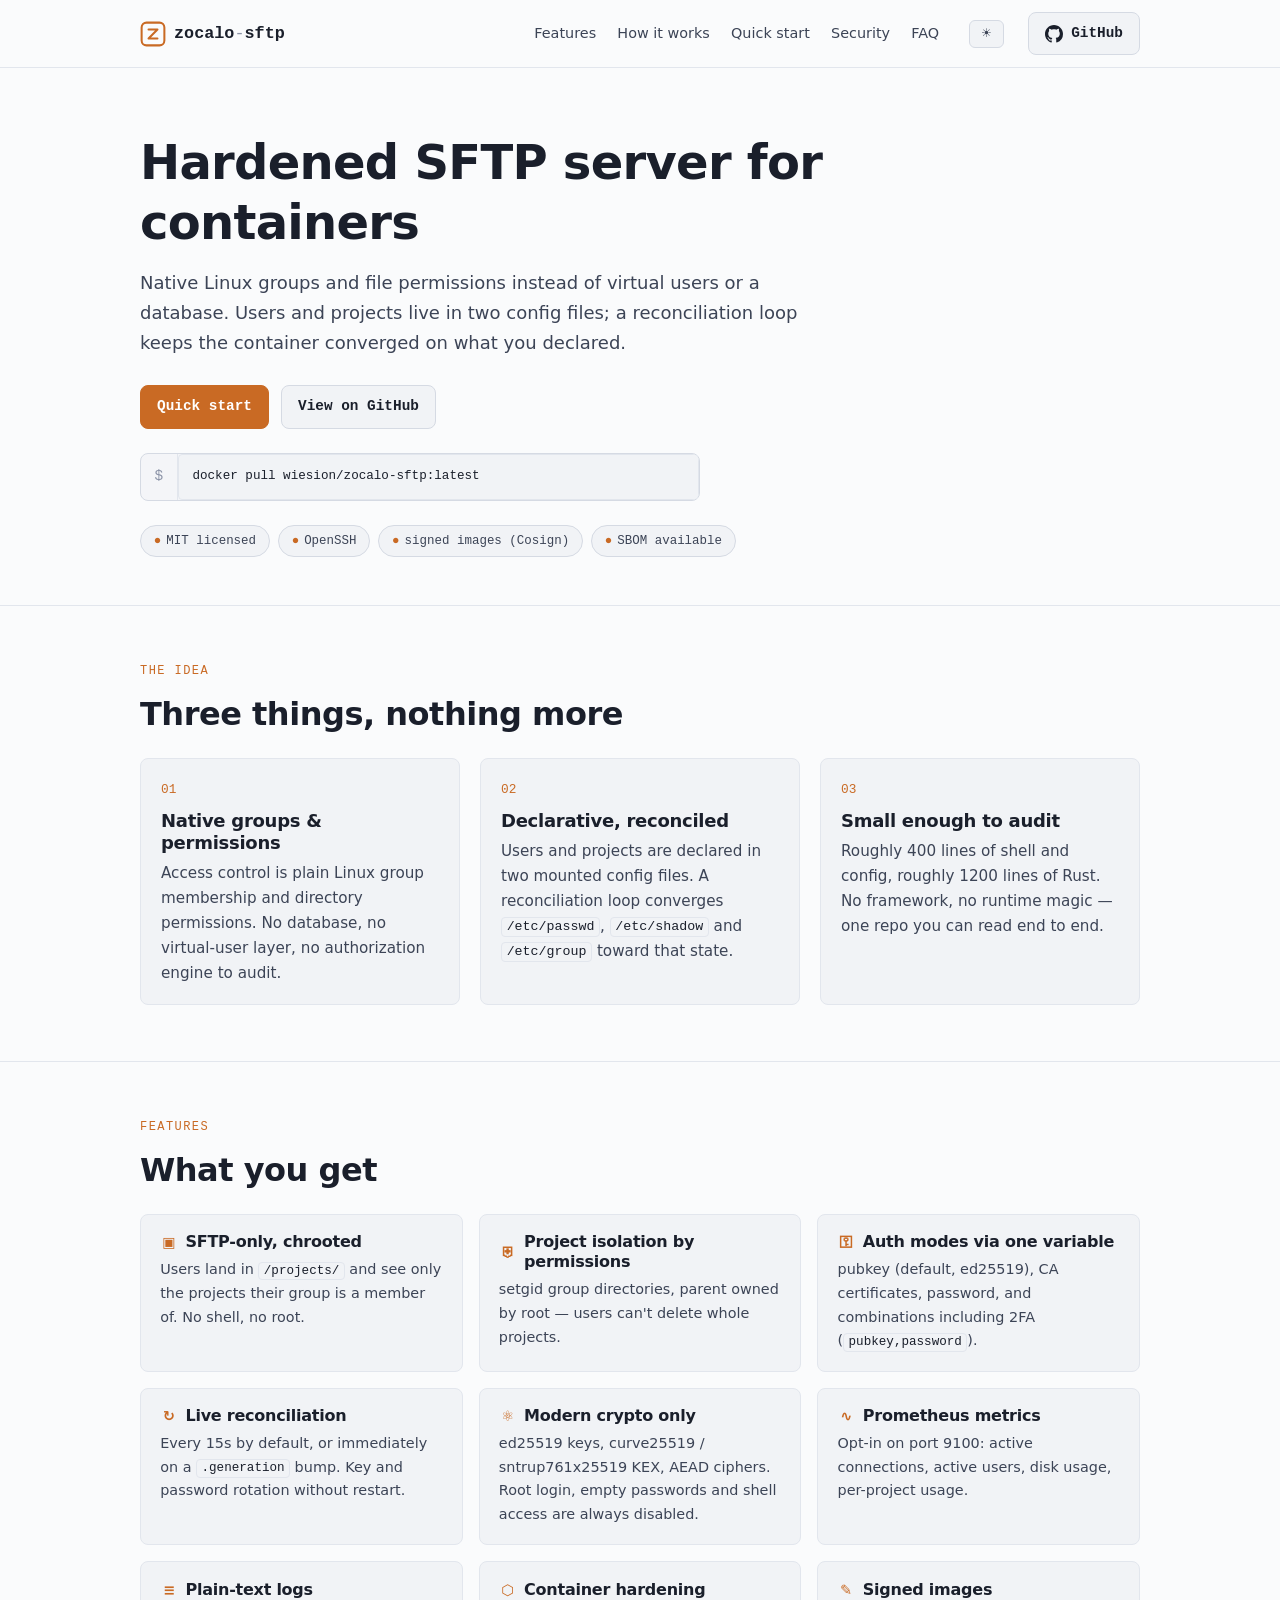
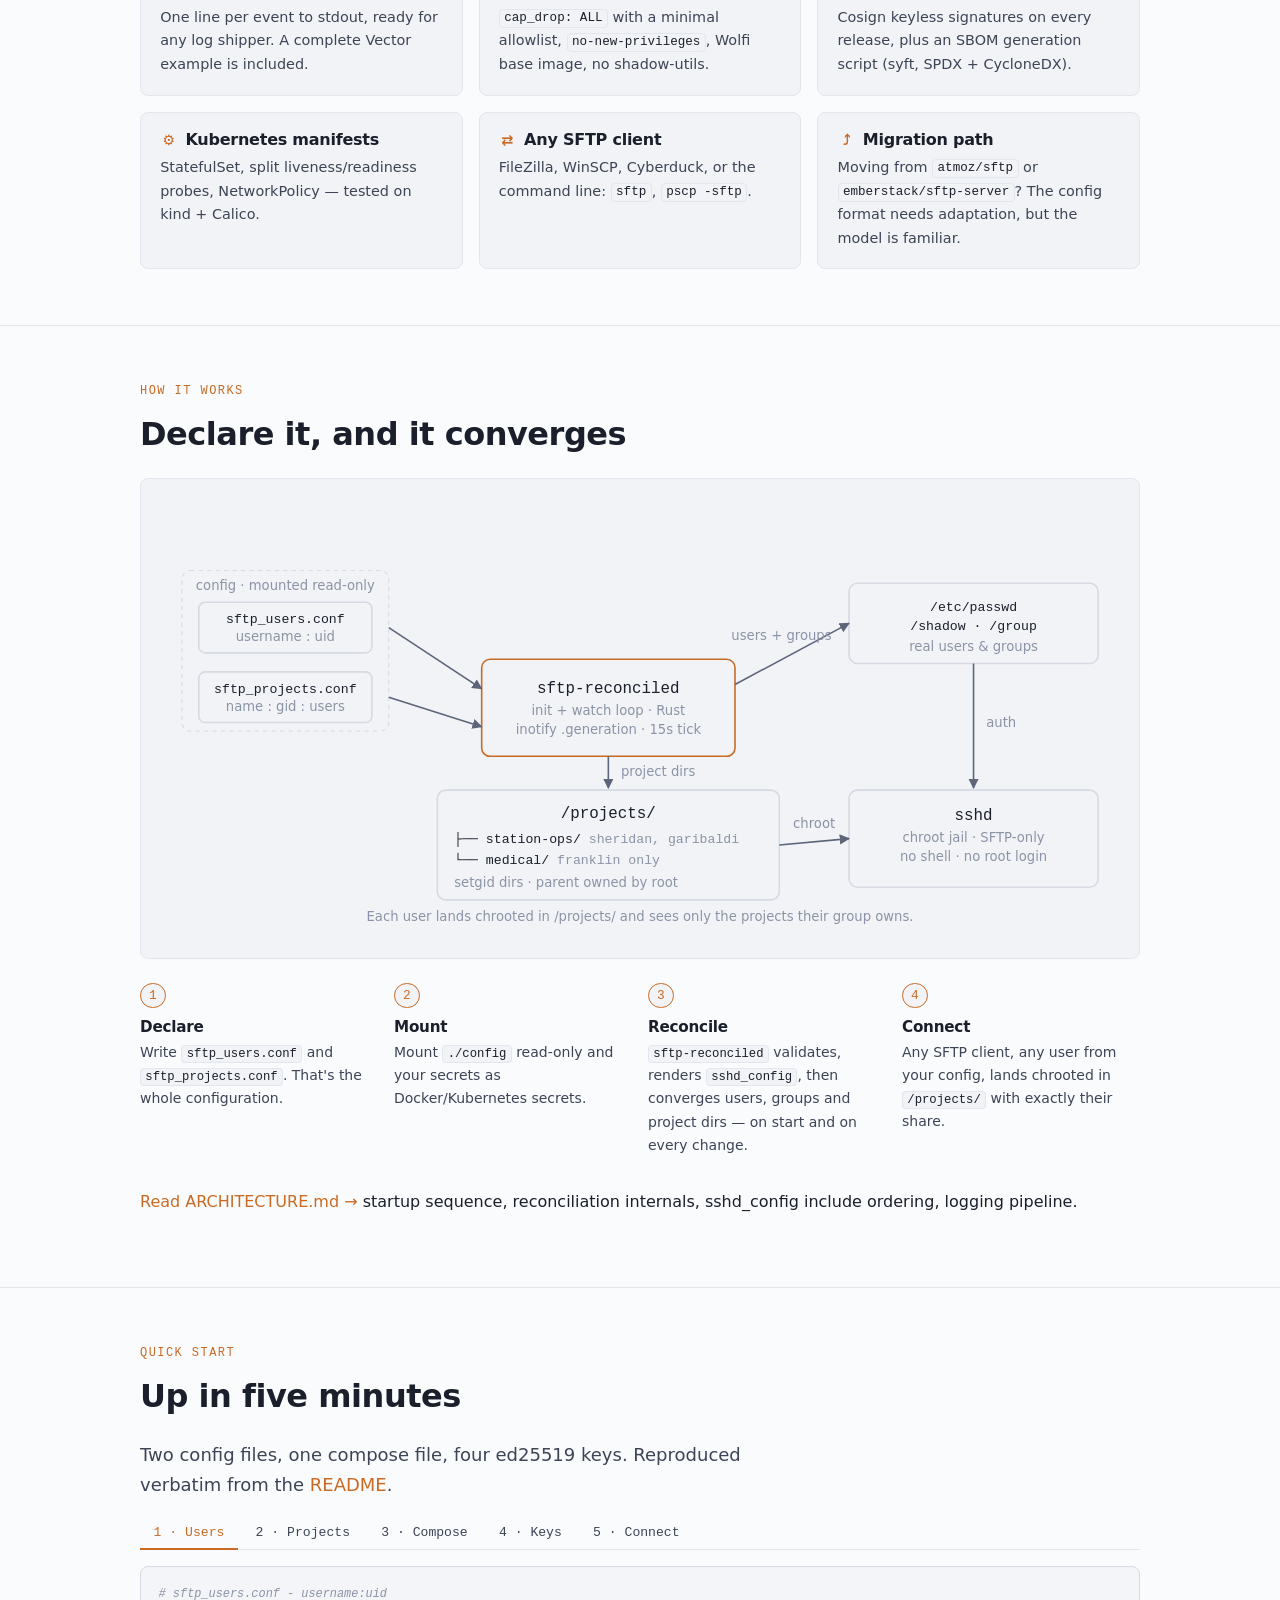
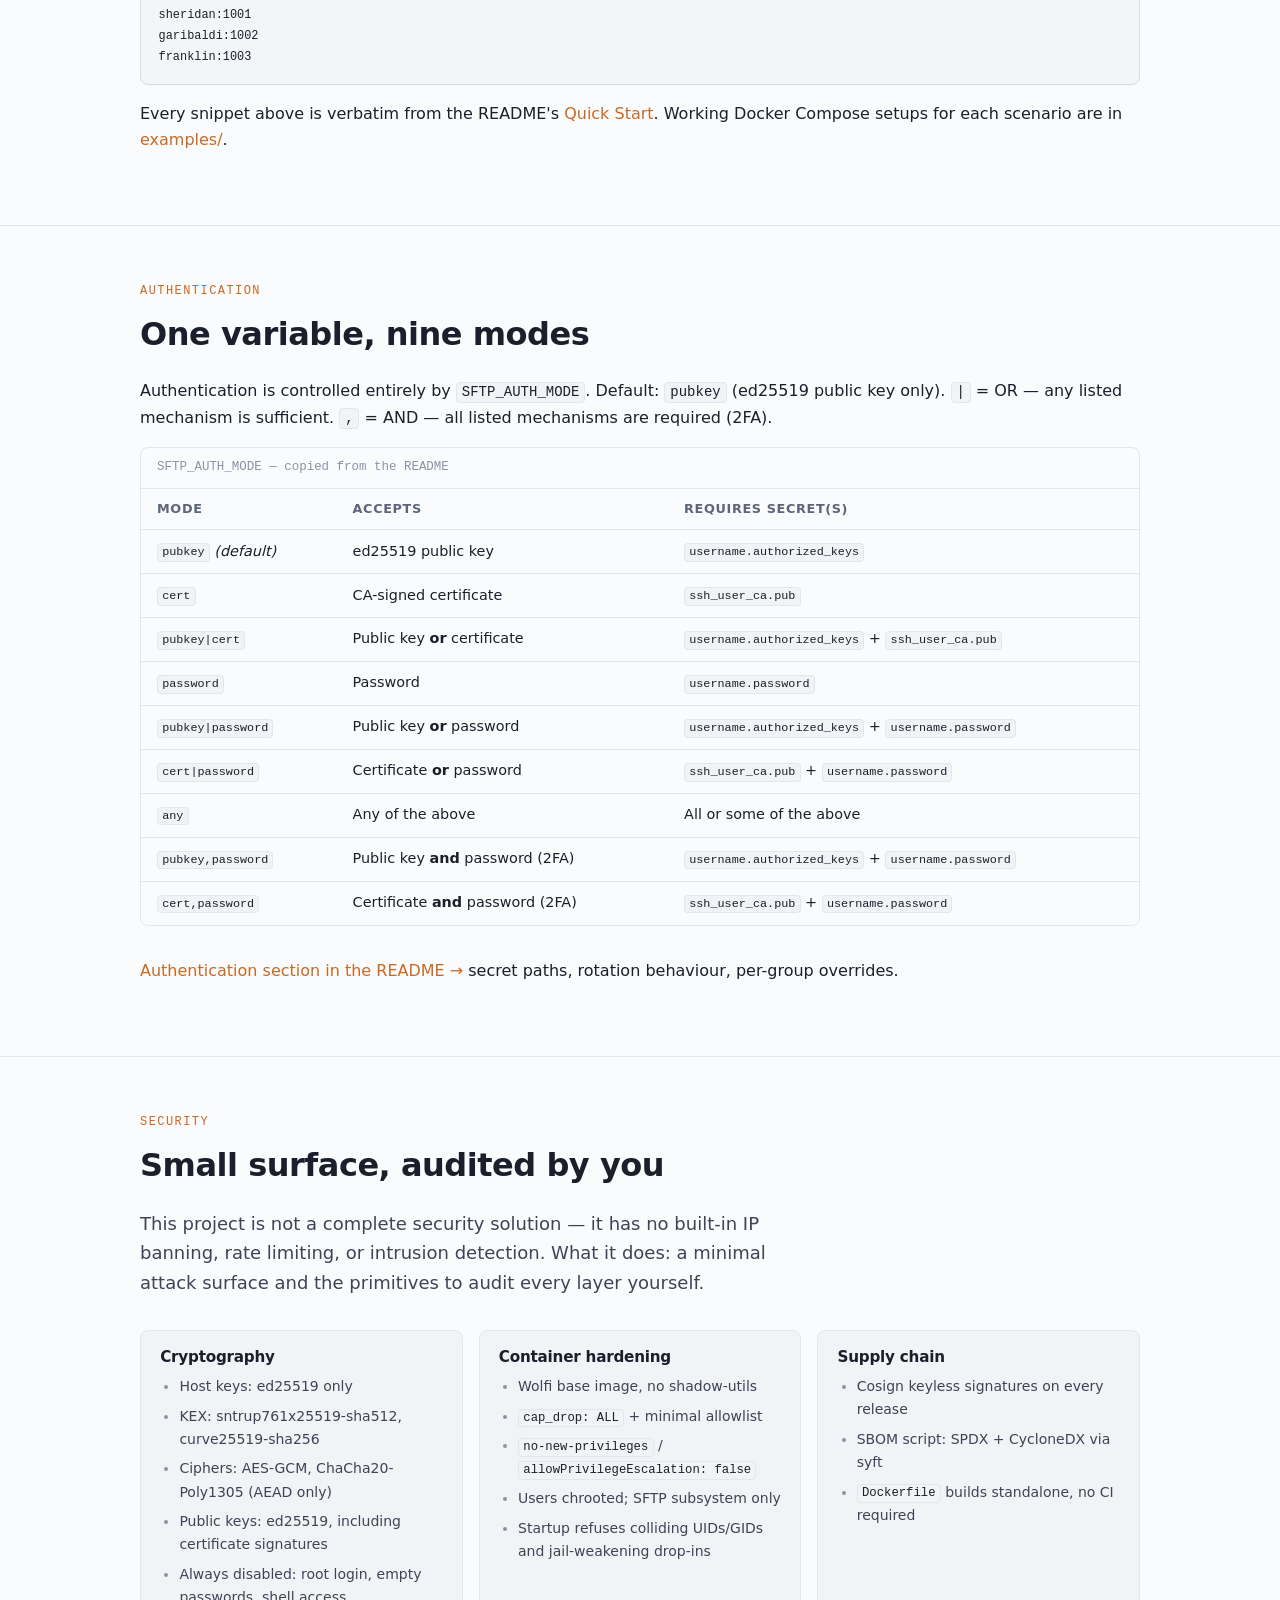
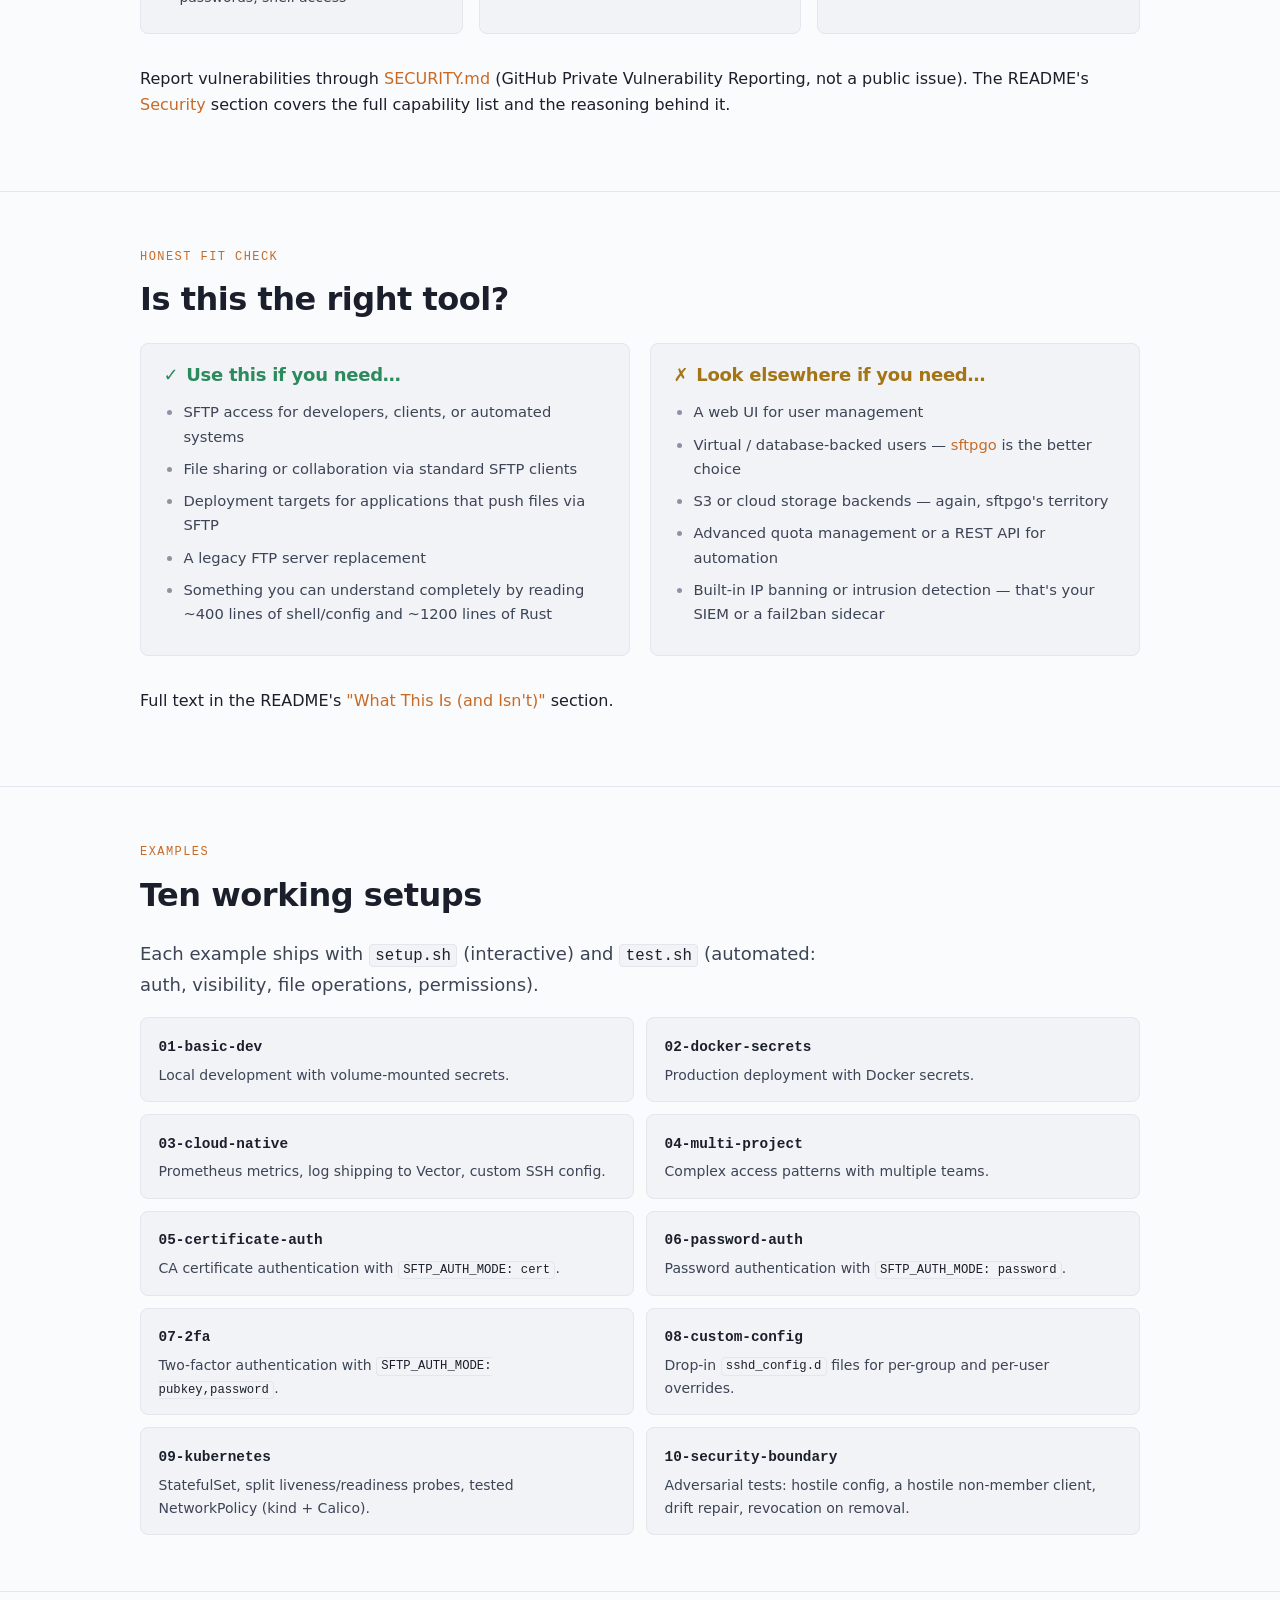
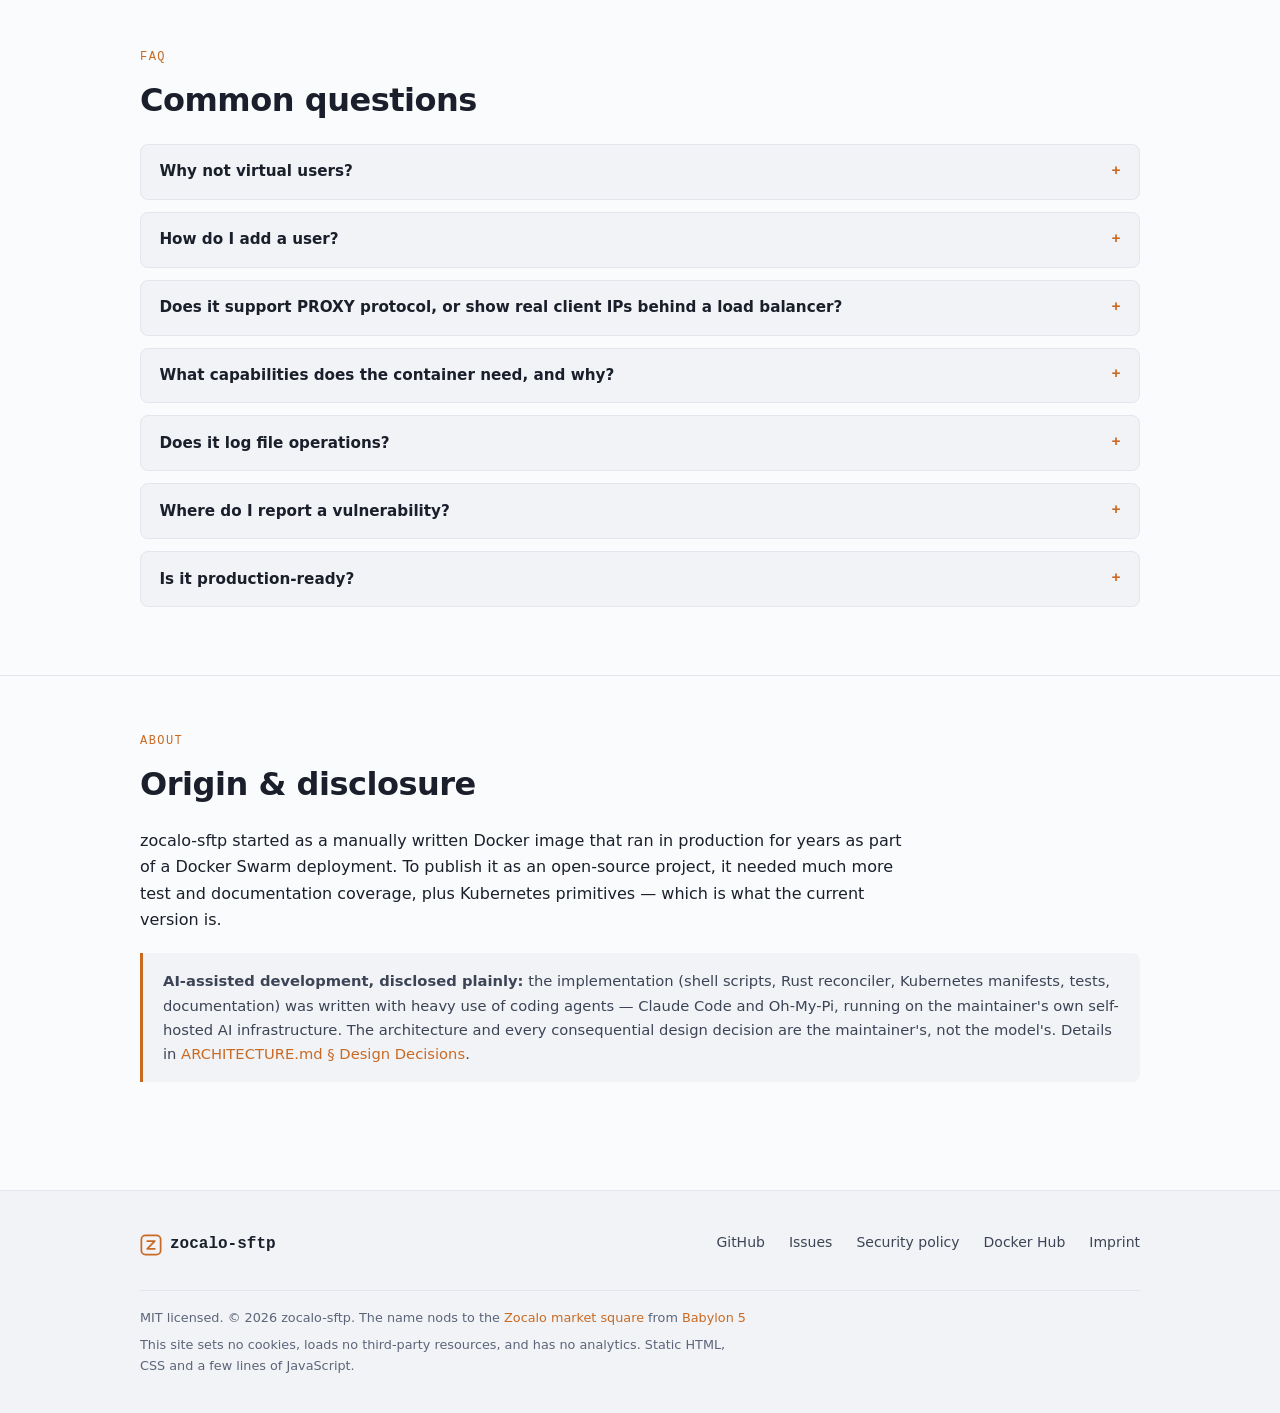
==== index.html @ d0833327 "Initial gh-pages release" ====
<!DOCTYPE html>
<html lang="en" class="no-js">
<head>
  <meta charset="utf-8">
  <meta name="viewport" content="width=device-width, initial-scale=1">
  <title>zocalo-sftp: Hardened SFTP server for containers</title>
  <meta name="description" content="SFTP server for containers. Native Linux groups and permissions, no virtual users, no database. Users land in /projects/ and see only their projects.">
  <link rel="canonical" href="https://zocalo-sftp.com/">

  <link rel="icon" type="image/svg+xml" href="/assets/favicon.svg">
  <link rel="apple-touch-icon" sizes="180x180" href="/assets/apple-touch-icon.png">
  <meta name="theme-color" content="#101218">

  <!-- Open Graph -->
  <meta property="og:type" content="website">
  <meta property="og:site_name" content="zocalo-sftp">
  <meta property="og:title" content="zocalo-sftp — Hardened SFTP server for containers">
  <meta property="og:description" content="Native Linux groups and permissions, no virtual users, no database. Users land in /projects/ and see only their projects.">
  <meta property="og:url" content="https://zocalo-sftp.com/">
  <meta property="og:image" content="https://zocalo-sftp.com/assets/og-image.png">
  <meta property="og:image:width" content="1200">
  <meta property="og:image:height" content="630">
  <meta property="og:image:alt" content="zocalo-sftp: hardened SFTP server for containers — native Linux groups, no virtual users">

  <!-- Twitter -->
  <meta name="twitter:card" content="summary_large_image">
  <meta name="twitter:title" content="zocalo-sftp — Hardened SFTP server for containers">
  <meta name="twitter:description" content="Native Linux groups and permissions, no virtual users, no database. Users land in /projects/ and see only their projects.">
  <meta name="twitter:image" content="https://zocalo-sftp.com/assets/og-image.png">

  <script type="application/ld+json">
  {
    "@context": "https://schema.org",
    "@type": "SoftwareSourceCode",
    "name": "zocalo-sftp",
    "description": "Hardened SFTP server for containers, using native Linux groups and permissions instead of virtual users.",
    "url": "https://github.com/wiesion/zocalo-sftp",
    "license": "https://opensource.org/licenses/MIT",
    "programmingLanguage": ["Shell", "Rust"],
    "operatingSystem": "Linux (Docker, Kubernetes)",
    "applicationCategory": "DeveloperApplication",
    "isPartOf": {
      "@type": "ComputerLanguage",
      "name": "Rust"
    }
  }
  </script>

  <link rel="stylesheet" href="/css/site.css">
  <script>(function(){try{var t=localStorage.getItem('zocalo-theme');if(t){document.documentElement.setAttribute('data-theme',t);}}catch(e){}document.documentElement.classList.remove('no-js');})();</script>
</head>
<body>
  <a class="skip-link" href="#main">Skip to content</a>

  <header class="site-header">
    <div class="wrap header-inner">
      <a class="brand" href="/#top" aria-label="zocalo-sftp home">
        <svg viewBox="0 0 32 32" aria-hidden="true" focusable="false">
          <rect x="2" y="2" width="28" height="28" rx="6" fill="none" stroke="currentColor" stroke-width="2.5"/>
          <path d="M10.5 10.5 H21.5 L10.5 21.5 H21.5" fill="none" stroke="currentColor" stroke-width="2.5" stroke-linecap="round" stroke-linejoin="round"/>
        </svg>
        <span>zocalo<span class="brand-sep">-</span>sftp</span>
      </a>
      <input type="checkbox" id="nav-toggle" class="nav-toggle-state">
      <label for="nav-toggle" class="nav-toggle"><span class="sr-only">Toggle navigation menu</span><span class="nav-toggle-icon" aria-hidden="true">☰</span> <span class="nav-toggle-text">menu</span></label>
      <nav class="site-nav" aria-label="Main navigation">
        <a href="#idea">Features</a>
        <a href="#how">How it works</a>
        <a href="#quickstart">Quick start</a>
        <a href="#security">Security</a>
        <a href="#faq">FAQ</a>
      </nav>
      <button type="button" class="theme-toggle js-theme-toggle" aria-label="Toggle color theme">
        <span class="icon-moon" aria-hidden="true">☾</span>
        <span class="icon-sun" aria-hidden="true">☀</span>
        <span class="sr-text">theme</span>
      </button>
      <a class="btn btn-gh" href="https://github.com/wiesion/zocalo-sftp" rel="noopener" target="_blank">
        <svg class="gh-oct" viewBox="0 0 16 16" fill="currentColor" aria-hidden="true" focusable="false"><path d="M8 0C3.58 0 0 3.58 0 8c0 3.54 2.29 6.53 5.47 7.59.4.07.55-.17.55-.38 0-.19-.01-.82-.01-1.49-2.01.37-2.53-.49-2.69-.94-.09-.23-.48-.94-.82-1.13-.28-.15-.68-.52-.01-.53.63-.01 1.08.58 1.23.82.72 1.21 1.87.87 2.33.66.07-.52.28-.87.51-1.07-1.78-.2-3.64-.89-3.64-3.95 0-.87.31-1.59.82-2.15-.08-.2-.36-1.02.08-2.12 0 0 .67-.21 2.2.82.64-.18 1.32-.27 2-.27s1.36.09 2 .27c1.53-1.04 2.2-.82 2.2-.82.44 1.1.16 1.92.08 2.12.51.56.82 1.27.82 2.15 0 3.07-1.87 3.75-3.65 3.95.29.25.54.73.54 1.48 0 1.07-.01 1.93-.01 2.2 0 .21.15.46.55.38A8.01 8.01 0 0 0 16 8c0-4.42-3.58-8-8-8Z"/></svg>
        GitHub
      </a>
    </div>
  </header>

  <main id="main">
    <span id="top"></span>

    <!-- 2. Hero -->
    <section class="hero" aria-labelledby="hero-h">
      <div class="wrap">
        <h1 id="hero-h">Hardened SFTP server for containers</h1>
        <p class="lead">Native Linux groups and file permissions instead of virtual users or a database. Users and projects live in two config files; a reconciliation loop keeps the container converged on what you declared.</p>
        <div class="hero-ctas">
          <a class="btn btn-primary" href="#quickstart">Quick start</a>
          <a class="btn" href="https://github.com/wiesion/zocalo-sftp" rel="noopener" target="_blank">View on GitHub</a>
        </div>
        <div class="pull-line" role="group" aria-label="Pull the image">
          <span class="prompt" aria-hidden="true">$</span>
          <code>docker pull wiesion/zocalo-sftp:latest</code>
          <button type="button" class="copy-btn" data-copy="docker pull wiesion/zocalo-sftp:latest" aria-label="Copy docker pull command">copy</button>
        </div>
        <div class="chips" role="list" aria-label="Project attributes">
          <span class="chip" role="listitem"><span class="dot" aria-hidden="true">●</span>MIT licensed</span>
          <span class="chip" role="listitem"><span class="dot" aria-hidden="true">●</span>OpenSSH</span>
          <span class="chip" role="listitem"><span class="dot" aria-hidden="true">●</span>signed images (Cosign)</span>
          <span class="chip" role="listitem"><span class="dot" aria-hidden="true">●</span>SBOM available</span>
        </div>
      </div>
    </section>

    <!-- 3. The idea in three points -->
    <section id="idea" aria-labelledby="idea-h">
      <div class="wrap">
        <span class="section-kicker">The idea</span>
        <h2 id="idea-h">Three things, nothing more</h2>
        <div class="three">
          <div class="point">
            <h3>Native groups &amp; permissions</h3>
            <p>Access control is plain Linux group membership and directory permissions. No database, no virtual-user layer, no authorization engine to audit.</p>
          </div>
          <div class="point">
            <h3>Declarative, reconciled</h3>
            <p>Users and projects are declared in two mounted config files. A reconciliation loop converges <code>/etc/passwd</code>, <code>/etc/shadow</code> and <code>/etc/group</code> toward that state.</p>
          </div>
          <div class="point">
            <h3>Small enough to audit</h3>
            <p>Roughly 400 lines of shell and config, roughly 1200 lines of Rust. No framework, no runtime magic — one repo you can read end to end.</p>
          </div>
        </div>
      </div>
    </section>

    <!-- 4. Features -->
    <section id="features" aria-labelledby="features-h">
      <div class="wrap">
        <span class="section-kicker">Features</span>
        <h2 id="features-h">What you get</h2>
        <div class="features-grid">
          <div class="feat">
            <h3><span class="icon" aria-hidden="true">▣</span>SFTP-only, chrooted</h3>
            <p>Users land in <code>/projects/</code> and see only the projects their group is a member of. No shell, no root.</p>
          </div>
          <div class="feat">
            <h3><span class="icon" aria-hidden="true">⛨</span>Project isolation by permissions</h3>
            <p>setgid group directories, parent owned by root — users can't delete whole projects.</p>
          </div>
          <div class="feat">
            <h3><span class="icon" aria-hidden="true">⚿</span>Auth modes via one variable</h3>
            <p>pubkey (default, ed25519), CA certificates, password, and combinations including 2FA (<code>pubkey,password</code>).</p>
          </div>
          <div class="feat">
            <h3><span class="icon" aria-hidden="true">↻</span>Live reconciliation</h3>
            <p>Every 15s by default, or immediately on a <code>.generation</code> bump. Key and password rotation without restart.</p>
          </div>
          <div class="feat">
            <h3><span class="icon" aria-hidden="true">⚛</span>Modern crypto only</h3>
            <p>ed25519 keys, curve25519 / sntrup761x25519 KEX, AEAD ciphers. Root login, empty passwords and shell access are always disabled.</p>
          </div>
          <div class="feat">
            <h3><span class="icon" aria-hidden="true">∿</span>Prometheus metrics</h3>
            <p>Opt-in on port 9100: active connections, active users, disk usage, per-project usage.</p>
          </div>
          <div class="feat">
            <h3><span class="icon" aria-hidden="true">≡</span>Plain-text logs</h3>
            <p>One line per event to stdout, ready for any log shipper. A complete Vector example is included.</p>
          </div>
          <div class="feat">
            <h3><span class="icon" aria-hidden="true">⬡</span>Container hardening</h3>
            <p><code>cap_drop: ALL</code> with a minimal allowlist, <code>no-new-privileges</code>, Wolfi base image, no shadow-utils.</p>
          </div>
          <div class="feat">
            <h3><span class="icon" aria-hidden="true">✎</span>Signed images</h3>
            <p>Cosign keyless signatures on every release, plus an SBOM generation script (syft, SPDX + CycloneDX).</p>
          </div>
          <div class="feat">
            <h3><span class="icon" aria-hidden="true">⚙</span>Kubernetes manifests</h3>
            <p>StatefulSet, split liveness/readiness probes, NetworkPolicy — tested on kind + Calico.</p>
          </div>
          <div class="feat">
            <h3><span class="icon" aria-hidden="true">⇄</span>Any SFTP client</h3>
            <p>FileZilla, WinSCP, Cyberduck, or the command line: <code>sftp</code>, <code>pscp -sftp</code>.</p>
          </div>
          <div class="feat">
            <h3><span class="icon" aria-hidden="true">⤴</span>Migration path</h3>
            <p>Moving from <code>atmoz/sftp</code> or <code>emberstack/sftp-server</code>? The config format needs adaptation, but the model is familiar.</p>
          </div>
        </div>
      </div>
    </section>

    <!-- 5. How it works -->
    <section id="how" aria-labelledby="how-h">
      <div class="wrap">
        <span class="section-kicker">How it works</span>
        <h2 id="how-h">Declare it, and it converges</h2>
        <div class="diagram-wrap">
          <svg xmlns="http://www.w3.org/2000/svg" viewBox="0 0 900 408" role="img" aria-labelledby="hiw-title hiw-desc" class="diagram">
            <title id="hiw-title">How zocalo-sftp works</title>
            <desc id="hiw-desc">Two read-only config files, sftp_users.conf and sftp_projects.conf, are watched by sftp-reconciled, a small Rust binary that runs an init pass then a watch loop. It converges the system's real users and groups in /etc/passwd, /etc/shadow and /etc/group, and the chrooted project directories under /projects/. sshd authenticates each user against that identity and serves them chrooted in /projects/, so every user sees only the projects their group owns. Touching .generation forces an immediate reconcile; otherwise it re-applies on a 15-second tick.</desc>
            <defs>
              <marker id="arrow" viewBox="0 0 10 10" refX="9" refY="5" markerWidth="6.5" markerHeight="6.5" orient="auto-start-reverse">
                <path d="M 0 0 L 10 5 L 0 10 z" fill="var(--diag-arrow)"/>
              </marker>
            </defs>

            <!-- config: two files, mounted read-only -->
            <g class="frame">
              <rect x="16" y="64" width="196" height="152" rx="8"/>
            </g>
            <text x="114" y="82" class="faint small">config · mounted read-only</text>
            <g class="node">
              <rect x="32" y="94" width="164" height="48" rx="6"/>
              <text x="114" y="114" class="mono small">sftp_users.conf</text>
              <text x="114" y="131" class="faint small">username : uid</text>
            </g>
            <g class="node">
              <rect x="32" y="160" width="164" height="48" rx="6"/>
              <text x="114" y="180" class="mono small">sftp_projects.conf</text>
              <text x="114" y="197" class="faint small">name : gid : users</text>
            </g>

            <!-- reconciler: the hub -->
            <g class="node accent-node">
              <rect x="300" y="148" width="240" height="92" rx="8"/>
              <text x="420" y="180" class="mono">sftp-reconciled</text>
              <text x="420" y="201" class="faint small">init + watch loop · Rust</text>
              <text x="420" y="219" class="faint small">inotify .generation · 15s tick</text>
            </g>

            <!-- converged identity -->
            <g class="node">
              <rect x="648" y="76" width="236" height="76" rx="8"/>
              <text x="766" y="102" class="mono small">/etc/passwd</text>
              <text x="766" y="120" class="mono small">/shadow · /group</text>
              <text x="766" y="140" class="faint small">real users &amp; groups</text>
            </g>

            <!-- converged project dirs -->
            <g class="node">
              <rect x="258" y="272" width="324" height="104" rx="8"/>
              <text x="420" y="298" class="mono">/projects/</text>
              <text x="274" y="322" class="mono small left">├── station-ops/  <tspan class="faint">sheridan, garibaldi</tspan></text>
              <text x="274" y="342" class="mono small left">└── medical/      <tspan class="faint">franklin only</tspan></text>
              <text x="274" y="364" class="faint small left">setgid dirs · parent owned by root</text>
            </g>

            <!-- sshd: authenticates + serves chrooted -->
            <g class="node">
              <rect x="648" y="272" width="236" height="92" rx="8"/>
              <text x="766" y="300" class="mono">sshd</text>
              <text x="766" y="321" class="faint small">chroot jail · SFTP-only</text>
              <text x="766" y="339" class="faint small">no shell · no root login</text>
            </g>

            <!-- edges -->
            <line x1="212" y1="118" x2="300" y2="176" class="edge" marker-end="url(#arrow)"/>
            <line x1="212" y1="184" x2="300" y2="212" class="edge" marker-end="url(#arrow)"/>
            <line x1="540" y1="172" x2="648" y2="114" class="edge" marker-end="url(#arrow)"/>
            <text x="584" y="130" class="faint small">users + groups</text>
            <line x1="420" y1="240" x2="420" y2="270" class="edge" marker-end="url(#arrow)"/>
            <text x="432" y="259" class="faint small left">project dirs</text>
            <line x1="766" y1="152" x2="766" y2="270" class="edge" marker-end="url(#arrow)"/>
            <text x="778" y="212" class="faint small left">auth</text>
            <line x1="582" y1="324" x2="648" y2="318" class="edge" marker-end="url(#arrow)"/>
            <text x="615" y="308" class="faint small">chroot</text>

            <text x="450" y="396" class="faint small">Each user lands chrooted in /projects/ and sees only the projects their group owns.</text>
          </svg>
        </div>
        <div class="steps">
          <div class="step">
            <h3>Declare</h3>
            <p>Write <code>sftp_users.conf</code> and <code>sftp_projects.conf</code>. That's the whole configuration.</p>
          </div>
          <div class="step">
            <h3>Mount</h3>
            <p>Mount <code>./config</code> read-only and your secrets as Docker/Kubernetes secrets.</p>
          </div>
          <div class="step">
            <h3>Reconcile</h3>
            <p><code>sftp-reconciled</code> validates, renders <code>sshd_config</code>, then converges users, groups and project dirs — on start and on every change.</p>
          </div>
          <div class="step">
            <h3>Connect</h3>
            <p>Any SFTP client, any user from your config, lands chrooted in <code>/projects/</code> with exactly their share.</p>
          </div>
        </div>
        <p class="gap-block"><a href="https://github.com/wiesion/zocalo-sftp/blob/main/ARCHITECTURE.md" rel="noopener" target="_blank">Read ARCHITECTURE.md →</a> startup sequence, reconciliation internals, sshd_config include ordering, logging pipeline.</p>
      </div>
    </section>

    <!-- 6. Quick start -->
    <section id="quickstart" aria-labelledby="qs-h">
      <div class="wrap">
        <span class="section-kicker">Quick start</span>
        <h2 id="qs-h">Up in five minutes</h2>
        <p class="lead">Two config files, one compose file, four ed25519 keys. Reproduced verbatim from the <a href="https://github.com/wiesion/zocalo-sftp/blob/main/README.md#quick-start" rel="noopener" target="_blank">README</a>.</p>

        <div class="tabs js-tabs" data-tabs>
          <div class="tablist" role="tablist" aria-label="Quick start steps">
            <button type="button" class="tab-btn" role="tab" id="tab-1" aria-selected="true" aria-controls="panel-1">1 · Users</button>
            <button type="button" class="tab-btn" role="tab" id="tab-2" aria-selected="false" aria-controls="panel-2" tabindex="-1">2 · Projects</button>
            <button type="button" class="tab-btn" role="tab" id="tab-3" aria-selected="false" aria-controls="panel-3" tabindex="-1">3 · Compose</button>
            <button type="button" class="tab-btn" role="tab" id="tab-4" aria-selected="false" aria-controls="panel-4" tabindex="-1">4 · Keys</button>
            <button type="button" class="tab-btn" role="tab" id="tab-5" aria-selected="false" aria-controls="panel-5" tabindex="-1">5 · Connect</button>
          </div>

          <div class="panel active" role="tabpanel" id="panel-1" aria-labelledby="tab-1" tabindex="0">
            <span class="tab-label">config/sftp_users.conf — format: username:uid</span>
            <div class="codeblock">
              <div class="cb-label"><span class="fname">config/sftp_users.conf</span></div>
              <button type="button" class="copy-btn" aria-label="Copy sftp_users.conf" data-copy-sibling>copy</button>
<pre><code><span class="tk-com"># sftp_users.conf - username:uid</span>
sheridan:1001
garibaldi:1002
franklin:1003</code></pre>
            </div>
          </div>

          <div class="panel" role="tabpanel" id="panel-2" aria-labelledby="tab-2" tabindex="0">
            <span class="tab-label">config/sftp_projects.conf — format: project_name:gid:user1,user2,…</span>
            <div class="codeblock">
              <div class="cb-label"><span class="fname">config/sftp_projects.conf</span></div>
              <button type="button" class="copy-btn" aria-label="Copy sftp_projects.conf" data-copy-sibling>copy</button>
<pre><code><span class="tk-com"># sftp_projects.conf - project_name:gid:user1,user2,...</span>
station-ops:2001:sheridan,garibaldi
medical:2002:franklin</code></pre>
            </div>
          </div>

          <div class="panel" role="tabpanel" id="panel-3" aria-labelledby="tab-3" tabindex="0">
            <span class="tab-label">docker-compose.yml</span>
            <div class="codeblock">
              <div class="cb-label"><span class="fname">docker-compose.yml</span></div>
              <button type="button" class="copy-btn" aria-label="Copy compose file" data-copy-sibling>copy</button>
<pre><code>services:
  sftp:
    image: wiesion/zocalo-sftp:latest
    ports:
      - <span class="tk-str">"2222:22"</span>
    secrets:
      - ssh_host_ed25519_key
      - sheridan.authorized_keys
      - garibaldi.authorized_keys
      - franklin.authorized_keys
    volumes:
      - ./data:/sftp-jail/projects
      - ./config:/config:ro
    <span class="tk-com"># Runtime hardening, explained under Container Hardening below.</span>
    cap_drop: [ALL]
    cap_add: [CHOWN, DAC_OVERRIDE, FSETID, NET_BIND_SERVICE, SETGID, SETUID, SYS_CHROOT]
    security_opt: [<span class="tk-str">"no-new-privileges:true"</span>]

secrets:
  ssh_host_ed25519_key:
    file: ./secrets/ssh_host_ed25519_key
  sheridan.authorized_keys:
    file: ./secrets/sheridan_key.pub
  garibaldi.authorized_keys:
    file: ./secrets/garibaldi_key.pub
  franklin.authorized_keys:
    file: ./secrets/franklin_key.pub</code></pre>
            </div>
          </div>

          <div class="panel" role="tabpanel" id="panel-4" aria-labelledby="tab-4" tabindex="0">
            <span class="tab-label">Generate keys</span>
            <div class="codeblock">
              <div class="cb-label"><span class="fname">shell</span></div>
              <button type="button" class="copy-btn" aria-label="Copy key generation commands" data-copy-sibling>copy</button>
<pre><code>ssh-keygen -t ed25519 -f secrets/ssh_host_ed25519_key -N <span class="tk-str">""</span>
ssh-keygen -t ed25519 -f secrets/sheridan_key -N <span class="tk-str">""</span>
ssh-keygen -t ed25519 -f secrets/garibaldi_key -N <span class="tk-str">""</span>
ssh-keygen -t ed25519 -f secrets/franklin_key -N <span class="tk-str">""</span></code></pre>
            </div>
          </div>

          <div class="panel" role="tabpanel" id="panel-5" aria-labelledby="tab-5" tabindex="0">
            <span class="tab-label">Connect</span>
            <div class="codeblock">
              <div class="cb-label"><span class="fname">shell</span></div>
              <button type="button" class="copy-btn" aria-label="Copy connect commands" data-copy-sibling>copy</button>
<pre><code>sftp -P 2222 -i secrets/sheridan_key sheridan@localhost
sftp&gt; cd station-ops
sftp&gt; put report.txt</code></pre>
            </div>
          </div>
        </div>

        <p>Every snippet above is verbatim from the README's <a href="https://github.com/wiesion/zocalo-sftp/blob/main/README.md#quick-start" rel="noopener" target="_blank">Quick Start</a>. Working Docker Compose setups for each scenario are in <a href="https://github.com/wiesion/zocalo-sftp/tree/main/examples" rel="noopener" target="_blank">examples/</a>.</p>
      </div>
    </section>

    <!-- 7. Authentication modes -->
    <section id="auth" aria-labelledby="auth-h">
      <div class="wrap">
        <span class="section-kicker">Authentication</span>
        <h2 id="auth-h">One variable, nine modes</h2>
        <p>Authentication is controlled entirely by <code>SFTP_AUTH_MODE</code>. Default: <code>pubkey</code> (ed25519 public key only). <code>|</code> = OR — any listed mechanism is sufficient. <code>,</code> = AND — all listed mechanisms are required (2FA).</p>
        <div class="table-wrap">
          <table>
            <caption>SFTP_AUTH_MODE — copied from the README</caption>
            <thead>
              <tr><th scope="col">Mode</th><th scope="col">Accepts</th><th scope="col">Requires secret(s)</th></tr>
            </thead>
            <tbody>
              <tr><td><code>pubkey</code> <em>(default)</em></td><td>ed25519 public key</td><td><code>username.authorized_keys</code></td></tr>
              <tr><td><code>cert</code></td><td>CA-signed certificate</td><td><code>ssh_user_ca.pub</code></td></tr>
              <tr><td><code>pubkey|cert</code></td><td>Public key <strong>or</strong> certificate</td><td><code>username.authorized_keys</code> + <code>ssh_user_ca.pub</code></td></tr>
              <tr><td><code>password</code></td><td>Password</td><td><code>username.password</code></td></tr>
              <tr><td><code>pubkey|password</code></td><td>Public key <strong>or</strong> password</td><td><code>username.authorized_keys</code> + <code>username.password</code></td></tr>
              <tr><td><code>cert|password</code></td><td>Certificate <strong>or</strong> password</td><td><code>ssh_user_ca.pub</code> + <code>username.password</code></td></tr>
              <tr><td><code>any</code></td><td>Any of the above</td><td>All or some of the above</td></tr>
              <tr><td><code>pubkey,password</code></td><td>Public key <strong>and</strong> password (2FA)</td><td><code>username.authorized_keys</code> + <code>username.password</code></td></tr>
              <tr><td><code>cert,password</code></td><td>Certificate <strong>and</strong> password (2FA)</td><td><code>ssh_user_ca.pub</code> + <code>username.password</code></td></tr>
            </tbody>
          </table>
        </div>
        <p class="gap-block"><a href="https://github.com/wiesion/zocalo-sftp/blob/main/README.md#authentication" rel="noopener" target="_blank">Authentication section in the README →</a> secret paths, rotation behaviour, per-group overrides.</p>
      </div>
    </section>

    <!-- 8. Security -->
    <section id="security" aria-labelledby="sec-h">
      <div class="wrap">
        <span class="section-kicker">Security</span>
        <h2 id="sec-h">Small surface, audited by you</h2>
        <p class="lead">This project is not a complete security solution — it has no built-in IP banning, rate limiting, or intrusion detection. What it does: a minimal attack surface and the primitives to audit every layer yourself.</p>
        <div class="security-grid gap-block">
          <div class="sec-card">
            <h3>Cryptography</h3>
            <ul>
              <li>Host keys: ed25519 only</li>
              <li>KEX: sntrup761x25519-sha512, curve25519-sha256</li>
              <li>Ciphers: AES-GCM, ChaCha20-Poly1305 (AEAD only)</li>
              <li>Public keys: ed25519, including certificate signatures</li>
              <li>Always disabled: root login, empty passwords, shell access</li>
            </ul>
          </div>
          <div class="sec-card">
            <h3>Container hardening</h3>
            <ul>
              <li>Wolfi base image, no shadow-utils</li>
              <li><code>cap_drop: ALL</code> + minimal allowlist</li>
              <li><code>no-new-privileges</code> / <code>allowPrivilegeEscalation: false</code></li>
              <li>Users chrooted; SFTP subsystem only</li>
              <li>Startup refuses colliding UIDs/GIDs and jail-weakening drop-ins</li>
            </ul>
          </div>
          <div class="sec-card">
            <h3>Supply chain</h3>
            <ul>
              <li>Cosign keyless signatures on every release</li>
              <li>SBOM script: SPDX + CycloneDX via syft</li>
              <li><code>Dockerfile</code> builds standalone, no CI required</li>
            </ul>
          </div>
        </div>

        <p class="gap-block">Report vulnerabilities through <a href="https://github.com/wiesion/zocalo-sftp/blob/main/SECURITY.md" rel="noopener" target="_blank">SECURITY.md</a> (GitHub Private Vulnerability Reporting, not a public issue). The README's <a href="https://github.com/wiesion/zocalo-sftp/blob/main/README.md#security" rel="noopener" target="_blank">Security</a> section covers the full capability list and the reasoning behind it.</p>
      </div>
    </section>

    <!-- 9. Honest fit check -->
    <section id="fit" aria-labelledby="fit-h">
      <div class="wrap">
        <span class="section-kicker">Honest fit check</span>
        <h2 id="fit-h">Is this the right tool?</h2>
        <div class="fit">
          <div class="fit-col use">
            <h3><span aria-hidden="true">✓</span> Use this if you need…</h3>
            <ul>
              <li>SFTP access for developers, clients, or automated systems</li>
              <li>File sharing or collaboration via standard SFTP clients</li>
              <li>Deployment targets for applications that push files via SFTP</li>
              <li>A legacy FTP server replacement</li>
              <li>Something you can understand completely by reading ~400 lines of shell/config and ~1200 lines of Rust</li>
            </ul>
          </div>
          <div class="fit-col avoid">
            <h3><span aria-hidden="true">✗</span> Look elsewhere if you need…</h3>
            <ul>
              <li>A web UI for user management</li>
              <li>Virtual / database-backed users — <a href="https://github.com/drakkan/sftpgo" rel="noopener" target="_blank">sftpgo</a> is the better choice</li>
              <li>S3 or cloud storage backends — again, sftpgo's territory</li>
              <li>Advanced quota management or a REST API for automation</li>
              <li>Built-in IP banning or intrusion detection — that's your SIEM or a fail2ban sidecar</li>
            </ul>
          </div>
        </div>
        <p class="gap-block">Full text in the README's <a href="https://github.com/wiesion/zocalo-sftp/blob/main/README.md#what-this-is-and-isnt" rel="noopener" target="_blank">"What This Is (and Isn't)"</a> section.</p>
      </div>
    </section>

    <!-- 10. Examples -->
    <section id="examples" aria-labelledby="ex-h">
      <div class="wrap">
        <span class="section-kicker">Examples</span>
        <h2 id="ex-h">Ten working setups</h2>
        <p class="lead">Each example ships with <code>setup.sh</code> (interactive) and <code>test.sh</code> (automated: auth, visibility, file operations, permissions).</p>
        <ul class="examples-list">
          <li>
            <span class="ex-name"><a href="https://github.com/wiesion/zocalo-sftp/tree/main/examples/01-basic-dev" rel="noopener" target="_blank">01-basic-dev</a></span>
            <p class="ex-desc">Local development with volume-mounted secrets.</p>
          </li>
          <li>
            <span class="ex-name"><a href="https://github.com/wiesion/zocalo-sftp/tree/main/examples/02-docker-secrets" rel="noopener" target="_blank">02-docker-secrets</a></span>
            <p class="ex-desc">Production deployment with Docker secrets.</p>
          </li>
          <li>
            <span class="ex-name"><a href="https://github.com/wiesion/zocalo-sftp/tree/main/examples/03-cloud-native" rel="noopener" target="_blank">03-cloud-native</a></span>
            <p class="ex-desc">Prometheus metrics, log shipping to Vector, custom SSH config.</p>
          </li>
          <li>
            <span class="ex-name"><a href="https://github.com/wiesion/zocalo-sftp/tree/main/examples/04-multi-project" rel="noopener" target="_blank">04-multi-project</a></span>
            <p class="ex-desc">Complex access patterns with multiple teams.</p>
          </li>
          <li>
            <span class="ex-name"><a href="https://github.com/wiesion/zocalo-sftp/tree/main/examples/05-certificate-auth" rel="noopener" target="_blank">05-certificate-auth</a></span>
            <p class="ex-desc">CA certificate authentication with <code>SFTP_AUTH_MODE: cert</code>.</p>
          </li>
          <li>
            <span class="ex-name"><a href="https://github.com/wiesion/zocalo-sftp/tree/main/examples/06-password-auth" rel="noopener" target="_blank">06-password-auth</a></span>
            <p class="ex-desc">Password authentication with <code>SFTP_AUTH_MODE: password</code>.</p>
          </li>
          <li>
            <span class="ex-name"><a href="https://github.com/wiesion/zocalo-sftp/tree/main/examples/07-2fa" rel="noopener" target="_blank">07-2fa</a></span>
            <p class="ex-desc">Two-factor authentication with <code>SFTP_AUTH_MODE: pubkey,password</code>.</p>
          </li>
          <li>
            <span class="ex-name"><a href="https://github.com/wiesion/zocalo-sftp/tree/main/examples/08-custom-config" rel="noopener" target="_blank">08-custom-config</a></span>
            <p class="ex-desc">Drop-in <code>sshd_config.d</code> files for per-group and per-user overrides.</p>
          </li>
          <li>
            <span class="ex-name"><a href="https://github.com/wiesion/zocalo-sftp/tree/main/examples/09-kubernetes" rel="noopener" target="_blank">09-kubernetes</a></span>
            <p class="ex-desc">StatefulSet, split liveness/readiness probes, tested NetworkPolicy (kind + Calico).</p>
          </li>
          <li>
            <span class="ex-name"><a href="https://github.com/wiesion/zocalo-sftp/tree/main/examples/10-security-boundary" rel="noopener" target="_blank">10-security-boundary</a></span>
            <p class="ex-desc">Adversarial tests: hostile config, a hostile non-member client, drift repair, revocation on removal.</p>
          </li>
        </ul>
      </div>
    </section>

    <!-- 11. FAQ -->
    <section id="faq" aria-labelledby="faq-h">
      <div class="wrap">
        <span class="section-kicker">FAQ</span>
        <h2 id="faq-h">Common questions</h2>
        <div class="faq">
          <details>
            <summary>Why not virtual users?</summary>
            <div class="faq-body">
              <p>Because the access-control model is then just the Linux permission model you already understand: groups, ownership, setgid. No database, no bespoke authorization layer, no second mental model. The tradeoff: user management is declarative config, not a dynamic API. If you need a web UI or database-backed users, <a href="https://github.com/drakkan/sftpgo" rel="noopener" target="_blank">sftpgo</a> is the right tool.</p>
            </div>
          </details>
          <details>
            <summary>How do I add a user?</summary>
            <div class="faq-body">
              <p>Three steps: add a line to <code>sftp_users.conf</code> (and a project line if they need one), provide the <code>username.authorized_keys</code> secret, then bump the generation counter to trigger an immediate reconcile:</p>
              <div class="codeblock">
                <div class="cb-label"><span class="fname">shell</span></div>
                <button type="button" class="copy-btn" aria-label="Copy generation bump command" data-copy-sibling>copy</button>
<pre><code>printf '%s\n' "$(($(cat config/.generation) + 1))" > config/.generation</code></pre>
              </div>
              <p>Without the bump, the reconcile loop picks it up within <code>SFTP_RECONCILE_INTERVAL</code> seconds (default 15). See <a href="https://github.com/wiesion/zocalo-sftp/blob/main/README.md#runtime-reconciliation" rel="noopener" target="_blank">Runtime Reconciliation</a>.</p>
            </div>
          </details>
          <details>
            <summary>Does it support PROXY protocol, or show real client IPs behind a load balancer?</summary>
            <div class="faq-body">
              <p>No. sshd has no native PROXY protocol support — pointing a proxy that sends those headers directly at this container breaks the connection outright, not just the IP. Behind a SNAT-performing load balancer, sshd logs the balancer's IP. For Kubernetes, set <code>externalTrafficPolicy: Local</code> on your Service to avoid kube-proxy SNAT (at the cost of uneven load across nodes). See <a href="https://github.com/wiesion/zocalo-sftp/blob/main/README.md#client-ip-behind-a-proxy-or-load-balancer" rel="noopener" target="_blank">Client IP Behind a Proxy or Load Balancer</a>.</p>
            </div>
          </details>
          <details>
            <summary>What capabilities does the container need, and why?</summary>
            <div class="faq-body">
              <p><code>cap_drop: ALL</code>, then exactly seven back: <code>CHOWN</code> (file ownership during setup), <code>DAC_OVERRIDE</code> (writing <code>/etc/shadow</code>, which ships mode 0000 on Wolfi), <code>MKNOD</code> (device nodes in the chroot), <code>NET_BIND_SERVICE</code> (port 22 and 9100), <code>SETGID</code> and <code>SETUID</code> (user/group operations, sshd privilege separation), and <code>SYS_CHROOT</code> (the SFTP jail). Full list with the Kubernetes equivalent in the README's <a href="https://github.com/wiesion/zocalo-sftp/blob/main/README.md#container-hardening" rel="noopener" target="_blank">Container Hardening</a> section.</p>
            </div>
          </details>
          <details>
            <summary>Does it log file operations?</summary>
            <div class="faq-body">
              <p>Only at <code>SFTP_LOG_LEVEL: INFO</code> or more verbose. The default, <code>ERROR</code>, logs failures only — a normal upload or delete produces no log line. Upload, download, delete, rename and mkdir appear in the <code>internal-sftp</code> stream at <code>INFO</code>. See <a href="https://github.com/wiesion/zocalo-sftp/blob/main/README.md#logging" rel="noopener" target="_blank">Logging</a>.</p>
            </div>
          </details>
          <details>
            <summary>Where do I report a vulnerability?</summary>
            <div class="faq-body">
              <p>GitHub's <a href="https://github.com/wiesion/zocalo-sftp/blob/main/SECURITY.md" rel="noopener" target="_blank">Private Vulnerability Reporting</a>, not a public issue — Security tab → Report a vulnerability. Only the latest tagged release receives security fixes; re-pull <code>:latest</code> rather than expecting patches on older tags.</p>
            </div>
          </details>
          <details>
            <summary>Is it production-ready?</summary>
            <div class="faq-body">
              <p>The original image ran in production for years in a Docker Swarm deployment before being published. This public version added the test coverage, Kubernetes manifests and documentation that publishing required. The maintainer's honest framing: this is a small, composable piece of infrastructure that trusts you to configure it correctly — the README's <a href="https://github.com/wiesion/zocalo-sftp/blob/main/README.md#operator-responsibilities" rel="noopener" target="_blank">Operator Responsibilities</a> section spells out exactly what is and isn't validated.</p>
            </div>
          </details>
        </div>
      </div>
    </section>

    <!-- 12. About -->
    <section id="about" class="about" aria-labelledby="about-h">
      <div class="wrap">
        <span class="section-kicker">About</span>
        <h2 id="about-h">Origin &amp; disclosure</h2>
        <p>zocalo-sftp started as a manually written Docker image that ran in production for years as part of a Docker Swarm deployment. To publish it as an open-source project, it needed much more test and documentation coverage, plus Kubernetes primitives — which is what the current version is.</p>
        <div class="note">
          <strong>AI-assisted development, disclosed plainly:</strong> the implementation (shell scripts, Rust reconciler, Kubernetes manifests, tests, documentation) was written with heavy use of coding agents — Claude Code and Oh-My-Pi, running on the maintainer's own self-hosted AI infrastructure. The architecture and every consequential design decision are the maintainer's, not the model's. Details in <a href="https://github.com/wiesion/zocalo-sftp/blob/main/ARCHITECTURE.md#design-decisions" rel="noopener" target="_blank">ARCHITECTURE.md § Design Decisions</a>.
        </div>
      </div>
    </section>
  </main>

  <!-- 13. Footer -->
  <footer class="site-footer">
    <div class="wrap">
      <div class="footer-grid">
        <span class="footer-brand">
          <svg viewBox="0 0 32 32" aria-hidden="true" focusable="false">
            <rect x="2" y="2" width="28" height="28" rx="6" fill="none" stroke="currentColor" stroke-width="2.5"/>
            <path d="M10.5 10.5 H21.5 L10.5 21.5 H21.5" fill="none" stroke="currentColor" stroke-width="2.5" stroke-linecap="round" stroke-linejoin="round"/>
          </svg>
          zocalo-sftp
        </span>
        <nav class="footer-links" aria-label="Footer">
          <a href="https://github.com/wiesion/zocalo-sftp" rel="noopener" target="_blank">GitHub</a>
          <a href="https://github.com/wiesion/zocalo-sftp/issues" rel="noopener" target="_blank">Issues</a>
          <a href="https://github.com/wiesion/zocalo-sftp/blob/main/SECURITY.md" rel="noopener" target="_blank">Security policy</a>
          <a href="https://hub.docker.com/r/wiesion/zocalo-sftp" rel="noopener" target="_blank">Docker Hub</a>
          <a href="/imprint.html">Imprint</a>
        </nav>
        <div class="footer-meta">
          <p>MIT licensed. © 2026 zocalo-sftp. The name nods to the <a href="https://babylon5.fandom.com/wiki/Z%C3%B3calo">Zocalo market square</a> from <a href="https://en.wikipedia.org/wiki/Babylon_5">Babylon 5</a></p>
          <p>This site sets no cookies, loads no third-party resources, and has no analytics. Static HTML, CSS and a few lines of JavaScript.</p>
        </div>
      </div>
    </div>
  </footer>

  <script src="/js/site.js" defer></script>
</body>
</html>
---- css/site.css ----
:root {
  --fg: #f2f4f8;
  --fg-soft: #aeb6c8;
  --muted: #8b93a7;
  --faint: #5c6579;
  --bg: #101218;
  --bg-raise: #161923;
  --bg-code: #0c0e14;
  --surface: #1c2130;
  --border: #262c3d;
  --border-soft: #1f2433;
  --accent: #e8843c;
  --accent-hover: #f29a5b;
  --accent-fg: #1a120a;
  --success: #4ec28f;
  --warning: #e8b33c;
  --error: #e8635a;
  --c1: #e8843c;
  --c2: #5ea8d8;
  --c3: #4ec28f;
  --c4: #b48ce0;
  --c5: #e8b33c;
  --c6: #e8635a;
  --diag-node-fill: var(--bg-raise);
  --diag-node-stroke: var(--border);
  --diag-accent-stroke: var(--accent);
  --diag-arrow: var(--muted);
  --focus-ring: 0 0 0 2px var(--bg), 0 0 0 4px var(--accent);
  --font-sans: ui-sans-serif, system-ui, -apple-system, "Segoe UI", Roboto, "Helvetica Neue", Arial, sans-serif;
  --font-mono: ui-monospace, "SF Mono", SFMono-Regular, Menlo, Consolas, "Liberation Mono", monospace;
  --maxw: 1040px;
  --radius: 8px;
}

@media (prefers-color-scheme: light) {
  :root {
    --fg: #1a1f2b;
    --fg-soft: #3c4456;
    --muted: #5c6579;
    --faint: #8b93a7;
    --bg: #fafbfc;
    --bg-raise: #f1f3f6;
    --bg-code: #f4f5f8;
    --surface: #eef0f4;
    --border: #d5dae3;
    --border-soft: #e2e6ed;
    --accent: #c96a24;
    --accent-hover: #b0581a;
    --accent-fg: #ffffff;
    --success: #2c8a5c;
    --warning: #a37514;
    --error: #b8423a;
    --focus-ring: 0 0 0 2px var(--bg), 0 0 0 4px var(--accent);
  }
}

/* Manual theme override (JS toggle) */
html[data-theme="dark"] {
  --fg: #f2f4f8; --fg-soft: #aeb6c8; --muted: #8b93a7; --faint: #5c6579;
  --bg: #101218; --bg-raise: #161923; --bg-code: #0c0e14; --surface: #1c2130;
  --border: #262c3d; --border-soft: #1f2433; --accent: #e8843c; --accent-hover: #f29a5b;
  --accent-fg: #1a120a; --success: #4ec28f; --warning: #e8b33c; --error: #e8635a;
  --focus-ring: 0 0 0 2px var(--bg), 0 0 0 4px var(--accent);
}
html[data-theme="light"] {
  --fg: #1a1f2b; --fg-soft: #3c4456; --muted: #5c6579; --faint: #8b93a7;
  --bg: #fafbfc; --bg-raise: #f1f3f6; --bg-code: #f4f5f8; --surface: #eef0f4;
  --border: #d5dae3; --border-soft: #e2e6ed; --accent: #c96a24; --accent-hover: #b0581a;
  --accent-fg: #ffffff; --success: #2c8a5c; --warning: #a37514; --error: #b8423a;
  --focus-ring: 0 0 0 2px var(--bg), 0 0 0 4px var(--accent);
}

*, *::before, *::after { box-sizing: border-box; }

html {
  scroll-behavior: smooth;
  scroll-padding-top: 4.5rem;
  overflow-x: hidden;
}
@media (prefers-reduced-motion: reduce) {
  html { scroll-behavior: auto; }
  *, *::before, *::after { animation: none !important; transition: none !important; }
}

body {
  margin: 0;
  overflow-x: hidden;
  background: var(--bg);
  color: var(--fg);
  font-family: var(--font-sans);
  font-size: 1rem;
  line-height: 1.65;
  -webkit-font-smoothing: antialiased;
  text-rendering: optimizeLegibility;
}

/* ---------- Layout ---------- */
.wrap {
  max-width: var(--maxw);
  margin: 0 auto;
  padding: 0 1.25rem;
}

section { padding: 3.5rem 0; }
section + section { border-top: 1px solid var(--border-soft); }

h1, h2, h3 { line-height: 1.25; letter-spacing: -0.015em; margin: 0 0 0.75em; }
h1 { font-size: clamp(2rem, 5vw, 3rem); font-weight: 700; }
h2 { font-size: clamp(1.5rem, 3.2vw, 2rem); font-weight: 700; }
h3 { font-size: 1.125rem; font-weight: 600; }

p { margin: 0 0 1em; }

a { color: var(--accent); text-decoration: none; }
a:hover { color: var(--accent-hover); text-decoration: underline; }
a:focus-visible, button:focus-visible, [tabindex]:focus-visible {
  outline: none;
  box-shadow: var(--focus-ring);
  border-radius: 4px;
}

.mono, code, pre, kbd { font-family: var(--font-mono); }

.lead { font-size: 1.125rem; color: var(--fg-soft); max-width: 60ch; }

.section-kicker {
  font-family: var(--font-mono);
  font-size: 0.75rem;
  text-transform: uppercase;
  letter-spacing: 0.12em;
  color: var(--accent);
  margin-bottom: 0.75rem;
  display: block;
}

/* ---------- Header ---------- */
.site-header {
  position: sticky;
  top: 0;
  z-index: 50;
  background: color-mix(in srgb, var(--bg) 88%, transparent);
  backdrop-filter: blur(10px);
  -webkit-backdrop-filter: blur(10px);
  border-bottom: 1px solid var(--border-soft);
}
.header-inner {
  display: flex;
  flex-wrap: wrap;
  align-items: center;
  gap: 0.5rem 1.25rem;
  padding: 0.75rem 1.25rem;
}
.brand {
  display: inline-flex;
  align-items: center;
  gap: 0.5rem;
  font-family: var(--font-mono);
  font-weight: 700;
  font-size: 1.05rem;
  color: var(--fg);
  text-decoration: none;
  margin-right: auto;
}
.brand:hover { text-decoration: none; }
.brand svg { width: 26px; height: 26px; color: var(--accent); flex: none; }
.brand .brand-sep { color: var(--faint); font-weight: 400; }

.site-nav { display: flex; flex-wrap: wrap; gap: 0.25rem 0.125rem; align-items: center; }
.site-nav a {
  color: var(--fg-soft);
  font-size: 0.9rem;
  padding: 0.35rem 0.6rem;
  border-radius: 6px;
  text-decoration: none;
}
.site-nav a:hover { color: var(--fg); background: var(--surface); text-decoration: none; }

.btn {
  display: inline-flex;
  align-items: center;
  gap: 0.5rem;
  font-family: var(--font-mono);
  font-size: 0.9rem;
  font-weight: 600;
  padding: 0.55rem 1rem;
  border-radius: 8px;
  border: 1px solid var(--border);
  color: var(--fg);
  background: var(--bg-raise);
  text-decoration: none;
  cursor: pointer;
  transition: background 0.15s, border-color 0.15s, transform 0.15s;
}
.btn:hover { background: var(--surface); border-color: var(--muted); text-decoration: none; transform: translateY(-1px); }
.btn-primary {
  background: var(--accent);
  border-color: var(--accent);
  color: var(--accent-fg);
}
.btn-primary:hover { background: var(--accent-hover); border-color: var(--accent-hover); color: var(--accent-fg); }
.btn-gh { margin-left: 0.25rem; }
.btn .gh-oct { width: 18px; height: 18px; flex: none; }

/* CSS-only mobile menu (no JS). The checkbox is the state; the label is the visible button. */
input.nav-toggle-state { position: absolute; width: 1px; height: 1px; margin: -1px; padding: 0; overflow: hidden; clip: rect(0 0 0 0); white-space: nowrap; border: 0; }
/* The visible button is hidden at widths where the horizontal menu fits; the
   @media (max-width: 760px) block below re-enables it for the collapsed menu. */
label.nav-toggle { display: none; }

@media (max-width: 760px) {
  .header-inner { padding: 0.6rem 1.25rem; }
  .brand { margin-right: 0; }
  .btn-gh { display: none; }
  .site-nav {
    order: 3;
    flex-basis: 100%;
    flex-direction: column;
    align-items: stretch;
    gap: 0.1rem;
    max-height: 0;
    overflow: hidden;
    transition: max-height 0.25s ease;
  }
  .site-nav a { padding: 0.55rem 0.75rem; }
  label.nav-toggle {
    order: 2;
    margin-left: auto;
    display: inline-flex;
    align-items: center;
    gap: 0.4rem;
    font-family: var(--font-mono);
    font-size: 0.8rem;
    color: var(--fg-soft);
    background: var(--bg-raise);
    border: 1px solid var(--border);
    border-radius: 6px;
    padding: 0.35rem 0.7rem;
    cursor: pointer;
    user-select: none;
  }
  label.nav-toggle:focus-within { box-shadow: var(--focus-ring); }
  input.nav-toggle-state:checked ~ .site-nav { max-height: 30rem; }
  label.nav-toggle .nav-toggle-icon { transition: transform 0.2s; display: inline-block; }
  input.nav-toggle-state:checked ~ label.nav-toggle .nav-toggle-icon { transform: rotate(90deg); }
}

/* ---------- Hero ---------- */
.hero { padding: 4rem 0 3rem; }
.hero h1 { margin-bottom: 1rem; max-width: 24ch; }
.hero .lead { margin-bottom: 1.75rem; }
.hero-ctas { display: flex; flex-wrap: wrap; gap: 0.75rem; align-items: center; margin-bottom: 1.5rem; }

.pull-line {
  display: flex;
  flex-wrap: wrap;
  align-items: stretch;
  gap: 0;
  max-width: 560px;
  background: var(--bg-code);
  border: 1px solid var(--border);
  border-radius: 8px;
  overflow: hidden;
  font-family: var(--font-mono);
  font-size: 0.9rem;
}
.pull-line .prompt {
  padding: 0.7rem 0.85rem;
  color: var(--faint);
  user-select: none;
  border-right: 1px solid var(--border-soft);
}
.pull-line code { padding: 0.7rem 0.85rem; margin: 0; color: var(--fg); flex: 1; overflow-x: auto; }

.chips { display: flex; flex-wrap: wrap; gap: 0.5rem; margin-top: 1.5rem; }
.chip {
  font-family: var(--font-mono);
  font-size: 0.78rem;
  color: var(--fg-soft);
  background: var(--bg-raise);
  border: 1px solid var(--border);
  border-radius: 999px;
  padding: 0.3rem 0.8rem;
  white-space: nowrap;
}
.chip .dot { color: var(--accent); margin-right: 0.4em; }

/* ---------- Idea: three points ---------- */
.three { display: grid; grid-template-columns: repeat(3, 1fr); gap: 1.25rem; counter-reset: idea; }
.three .point {
  background: var(--bg-raise);
  border: 1px solid var(--border-soft);
  border-radius: var(--radius);
  padding: 1.25rem 1.25rem 1.1rem;
}
.three .point::before {
  counter-increment: idea;
  content: "0" counter(idea);
  display: block;
  font-family: var(--font-mono);
  font-size: 0.8rem;
  color: var(--accent);
  margin-bottom: 0.6rem;
}
.three .point h3 { margin-bottom: 0.4rem; }
.three .point p { color: var(--fg-soft); font-size: 0.95rem; margin: 0; }
@media (max-width: 820px) { .three { grid-template-columns: 1fr; } }

/* ---------- Features grid ---------- */
.features-grid {
  display: grid;
  grid-template-columns: repeat(auto-fill, minmax(300px, 1fr));
  gap: 1rem;
}
.feat {
  background: var(--bg-raise);
  border: 1px solid var(--border-soft);
  border-radius: var(--radius);
  padding: 1.1rem 1.2rem;
  transition: border-color 0.15s, transform 0.15s;
}
.feat:hover { border-color: var(--border); transform: translateY(-2px); }
.feat h3 { font-size: 1rem; margin-bottom: 0.35rem; display: flex; align-items: center; gap: 0.5rem; }
.feat h3 .icon { color: var(--accent); font-size: 0.9rem; flex: none; width: 1.2em; text-align: center; }
.feat p { color: var(--fg-soft); font-size: 0.9rem; margin: 0; }

/* ---------- Diagram ---------- */
.diagram-wrap {
  background: var(--bg-raise);
  border: 1px solid var(--border-soft);
  border-radius: var(--radius);
  padding: 1.5rem;
  overflow-x: auto;
  margin-bottom: 1.5rem;
}
.diagram { width: 100%; min-width: 640px; height: auto; display: block; }
.diagram .node rect { fill: var(--diag-node-fill); stroke: var(--diag-node-stroke); stroke-width: 1.5; }
.diagram .accent-node rect { stroke: var(--diag-accent-stroke); }
.diagram .mono { font-family: var(--font-mono); font-size: 15px; fill: var(--fg); text-anchor: middle; }
.diagram .mono.small { font-size: 12.5px; }
.diagram .faint { fill: var(--faint); }
.diagram .small { font-size: 12.5px; }
.diagram text { text-anchor: middle; }
.diagram .edge { stroke: var(--diag-arrow); stroke-width: 1.5; fill: none; }
.diagram .edge.dashed { stroke-dasharray: 5 4; }
.diagram .left { text-anchor: start; }
.diagram .frame rect { fill: none; stroke: var(--diag-node-stroke); stroke-width: 1; stroke-dasharray: 4 4; }
.steps { display: grid; grid-template-columns: repeat(4, 1fr); gap: 1rem; counter-reset: step; }
.step { position: relative; padding-top: 2.2rem; }
.step::before {
  counter-increment: step;
  content: counter(step);
  position: absolute;
  top: 0; left: 0;
  width: 1.6rem; height: 1.6rem;
  display: grid; place-items: center;
  font-family: var(--font-mono);
  font-size: 0.8rem;
  color: var(--accent);
  background: var(--bg-raise);
  border: 1px solid var(--accent);
  border-radius: 50%;
}
.step h3 { font-size: 0.95rem; margin-bottom: 0.25rem; }
.step p { font-size: 0.875rem; color: var(--fg-soft); margin: 0; }
@media (max-width: 820px) { .steps { grid-template-columns: 1fr 1fr; } }
@media (max-width: 480px) { .steps { grid-template-columns: 1fr; } }

/* ---------- Code blocks ---------- */
.codeblock {
  position: relative;
  background: var(--bg-code);
  border: 1px solid var(--border);
  border-radius: var(--radius);
  margin: 0 0 1rem;
}
.codeblock pre {
  margin: 0;
  padding: 1rem 1.1rem;
  overflow-x: auto;
  font-size: 0.85rem;
  line-height: 1.55;
  color: var(--fg);
  tab-size: 2;
}
.codeblock pre code { background: none; padding: 0; border: none; }
.codeblock .cb-label {
  font-family: var(--font-mono);
  font-size: 0.72rem;
  text-transform: uppercase;
  letter-spacing: 0.08em;
  color: var(--faint);
  padding: 0.55rem 1.1rem;
  border-bottom: 1px solid var(--border-soft);
  user-select: none;
}
.codeblock .cb-label .fname { color: var(--fg-soft); text-transform: none; letter-spacing: 0; }

.copy-btn {
  position: absolute;
  top: 0.5rem;
  right: 0.5rem;
  font-family: var(--font-mono);
  font-size: 0.72rem;
  color: var(--fg-soft);
  background: var(--bg-raise);
  border: 1px solid var(--border);
  border-radius: 6px;
  padding: 0.3rem 0.65rem;
  cursor: pointer;
  opacity: 0;
  transition: opacity 0.15s, background 0.15s;
}
.codeblock:hover .copy-btn, .copy-btn:focus-visible { opacity: 1; }
.copy-btn:hover { background: var(--surface); color: var(--fg); }
.copy-btn.done { color: var(--success); border-color: var(--success); }
.no-js .copy-btn { display: none; }
.copy-status {
  position: absolute;
  width: 1px; height: 1px;
  overflow: hidden;
  clip: rect(0 0 0 0);
  white-space: nowrap;
}

/* Syntax highlighting (hand-rolled) */
.tk-com { color: var(--faint); font-style: italic; }
.tk-str { color: var(--c3); }
.tk-key { color: var(--c2); }
.tk-fn  { color: var(--c4); }
.tk-flag { color: var(--c5); }
.tk-var { color: var(--accent); }
.tk-cmd { color: var(--fg); }
.tk-prompt { color: var(--faint); user-select: none; }
.tk-note { color: var(--muted); font-style: italic; }

code {
  background: var(--bg-raise);
  border: 1px solid var(--border-soft);
  border-radius: 4px;
  padding: 0.1em 0.35em;
  font-size: 0.875em;
  color: var(--fg);
  overflow-wrap: anywhere;
}

/* ---------- Tabs (stacked by default, tabbed with JS) ---------- */
.tabs { display: block; }
.tabs .tablist {
  display: none;
  gap: 0.25rem;
  flex-wrap: wrap;
  border-bottom: 1px solid var(--border-soft);
  margin-bottom: 1rem;
}
.tabs.js-tabs .tablist { display: flex; }
.tabs.js-tabs .panel { display: none; }
.tabs.js-tabs .panel.active { display: block; }
.tab-btn {
  font-family: var(--font-mono);
  font-size: 0.82rem;
  color: var(--fg-soft);
  background: none;
  border: none;
  border-bottom: 2px solid transparent;
  padding: 0.5rem 0.85rem;
  cursor: pointer;
  margin-bottom: -1px;
}
.tab-btn:hover { color: var(--fg); }
.tab-btn[aria-selected="true"] { color: var(--accent); border-bottom-color: var(--accent); }
.tabs .panel .tab-label {
  display: block;
  font-family: var(--font-mono);
  font-size: 0.78rem;
  color: var(--faint);
  margin-bottom: 0.75rem;
}
.tabs.js-tabs .panel .tab-label { display: none; }
.tabs.js-tabs .panel .codeblock .cb-label { display: none; }

/* ---------- Tables ---------- */
.table-wrap { overflow-x: auto; border: 1px solid var(--border-soft); border-radius: var(--radius); }
table { border-collapse: collapse; width: 100%; font-size: 0.9rem; }
caption { text-align: left; font-family: var(--font-mono); font-size: 0.78rem; color: var(--faint); padding: 0.6rem 1rem; border-bottom: 1px solid var(--border-soft); }
th, td { text-align: left; padding: 0.6rem 1rem; vertical-align: top; border-bottom: 1px solid var(--border-soft); }
th { font-weight: 600; font-size: 0.8rem; text-transform: uppercase; letter-spacing: 0.05em; color: var(--muted); }
tr:last-child td { border-bottom: none; }
tbody tr:hover { background: var(--bg-raise); }
td code { font-size: 0.82em; }

/* ---------- Fit check ---------- */
.fit { display: grid; grid-template-columns: 1fr 1fr; gap: 1.25rem; }
.fit-col {
  border-radius: var(--radius);
  padding: 1.25rem 1.4rem;
  border: 1px solid var(--border-soft);
  background: var(--bg-raise);
}
.fit-col h3 { display: flex; align-items: center; gap: 0.5rem; }
.fit-col.use h3 { color: var(--success); }
.fit-col.avoid h3 { color: var(--warning); }
.fit-col ul { margin: 0.5rem 0 0; padding-left: 1.25rem; }
.fit-col li { margin-bottom: 0.5rem; color: var(--fg-soft); font-size: 0.92rem; }
.fit-col li::marker { color: var(--faint); }
@media (max-width: 700px) { .fit { grid-template-columns: 1fr; } }

/* ---------- Examples list ---------- */
.examples-list { list-style: none; margin: 0; padding: 0; display: grid; grid-template-columns: 1fr 1fr; gap: 0.75rem; }
@media (max-width: 700px) { .examples-list { grid-template-columns: 1fr; } }
.examples-list li {
  background: var(--bg-raise);
  border: 1px solid var(--border-soft);
  border-radius: var(--radius);
  padding: 0.9rem 1.1rem;
}
.examples-list .ex-name { font-family: var(--font-mono); font-weight: 700; font-size: 0.9rem; }
.examples-list .ex-name a { color: var(--fg); }
.examples-list .ex-desc { color: var(--fg-soft); font-size: 0.875rem; margin: 0.25rem 0 0; }

/* ---------- FAQ ---------- */
.faq details {
  border: 1px solid var(--border-soft);
  border-radius: var(--radius);
  background: var(--bg-raise);
  margin-bottom: 0.75rem;
  overflow: hidden;
}
.faq summary {
  cursor: pointer;
  padding: 0.9rem 1.15rem;
  font-weight: 600;
  font-size: 0.95rem;
  list-style: none;
  position: relative;
  padding-right: 2.5rem;
}
.faq summary::-webkit-details-marker { display: none; }
.faq summary::after {
  content: "+";
  position: absolute;
  right: 1.15rem;
  top: 50%;
  transform: translateY(-50%);
  font-family: var(--font-mono);
  color: var(--accent);
  transition: transform 0.2s;
}
.faq details[open] summary::after { transform: translateY(-50%) rotate(45deg); }
.faq details .faq-body { padding: 0 1.15rem 1rem; color: var(--fg-soft); font-size: 0.92rem; }
.faq details .faq-body p:last-child { margin-bottom: 0; }

/* ---------- Security ---------- */
.security-grid { display: grid; grid-template-columns: repeat(auto-fill, minmax(280px, 1fr)); gap: 1rem; }
.sec-card {
  background: var(--bg-raise);
  border: 1px solid var(--border-soft);
  border-radius: var(--radius);
  padding: 1.1rem 1.2rem;
}
.sec-card h3 { font-size: 0.95rem; margin-bottom: 0.5rem; }
.sec-card ul { margin: 0; padding-left: 1.2rem; }
.sec-card li { font-size: 0.875rem; color: var(--fg-soft); margin-bottom: 0.4rem; }
.sec-card li::marker { color: var(--faint); }

/* ---------- About ---------- */
.about p { max-width: 75ch; }
.about .note {
  background: var(--bg-raise);
  border-left: 3px solid var(--accent);
  border-radius: 0 var(--radius) var(--radius) 0;
  padding: 1rem 1.25rem;
  margin: 1.25rem 0;
  font-size: 0.92rem;
  color: var(--fg-soft);
}

/* ---------- Footer ---------- */
.site-footer {
  border-top: 1px solid var(--border-soft);
  padding: 2.5rem 0 2rem;
  margin-top: 2rem;
  background: var(--bg-raise);
}
.footer-grid { display: flex; flex-wrap: wrap; gap: 1rem 2.5rem; align-items: flex-start; justify-content: space-between; }
.footer-brand { display: flex; align-items: center; gap: 0.5rem; font-family: var(--font-mono); font-weight: 700; }
.footer-brand svg { width: 22px; height: 22px; color: var(--accent); }
.footer-links { display: flex; flex-wrap: wrap; gap: 0.5rem 1.5rem; }
.footer-links a { color: var(--fg-soft); font-size: 0.875rem; }
.footer-links a:hover { color: var(--fg); }
.footer-meta { width: 100%; margin-top: 1rem; padding-top: 1rem; border-top: 1px solid var(--border-soft); font-size: 0.8rem; color: var(--muted); }
.footer-meta p { margin: 0 0 0.35rem; max-width: 75ch; }

/* ---------- 404 ---------- */
.notfound { min-height: 60vh; display: grid; place-items: center; text-align: center; padding: 4rem 1.25rem; }
.notfound .nf-code { font-family: var(--font-mono); font-size: 4rem; font-weight: 700; color: var(--accent); line-height: 1; }
.notfound h1 { font-size: 1.5rem; margin-top: 1rem; }
.notfound p { color: var(--fg-soft); max-width: 45ch; margin: 0 auto 1.5rem; }

/* ---------- Imprint ---------- */
.imprint .doc { max-width: 70ch; }
.placeholder {
  background: var(--bg-raise);
  border: 1px dashed var(--warning);
  border-radius: var(--radius);
  padding: 1rem 1.25rem;
  color: var(--fg-soft);
  font-size: 0.92rem;
  margin: 0.75rem 0;
}
.placeholder .ph-tag {
  display: inline-block;
  font-family: var(--font-mono);
  font-size: 0.7rem;
  text-transform: uppercase;
  letter-spacing: 0.08em;
  color: var(--warning);
  margin-bottom: 0.4rem;
}

/* ---------- Utility ---------- */
.skip-link {
  position: absolute;
  left: -9999px;
  top: 0;
  background: var(--accent);
  color: var(--accent-fg);
  padding: 0.6rem 1rem;
  border-radius: 0 0 8px 0;
  z-index: 100;
  font-family: var(--font-mono);
  font-size: 0.85rem;
}
.skip-link:focus { left: 0; }

.mt-0 { margin-top: 0; }
.mb-0 { margin-bottom: 0; }
.gap-block { margin-top: 2rem; }

/* Theme toggle (JS) */
.theme-toggle {
  display: inline-flex;
  align-items: center;
  gap: 0.35rem;
  font-family: var(--font-mono);
  font-size: 0.75rem;
  color: var(--fg-soft);
  background: var(--bg-raise);
  border: 1px solid var(--border);
  border-radius: 6px;
  padding: 0.35rem 0.7rem;
  cursor: pointer;
}
.theme-toggle:hover { background: var(--surface); color: var(--fg); }
.theme-toggle .icon-sun, .theme-toggle .icon-moon { display: none; }
html[data-theme="dark"] .theme-toggle .icon-moon { display: inline; }
html[data-theme="light"] .theme-toggle .icon-sun { display: inline; }
/* Follow the system theme when there is no explicit override (e.g. first visit) */
@media (prefers-color-scheme: dark) {
  html:not([data-theme]) .theme-toggle .icon-moon { display: inline; }
}
@media (prefers-color-scheme: light) {
  html:not([data-theme]) .theme-toggle .icon-sun { display: inline; }
}
/* Visually hidden, still accessible to screen readers */
.sr-only, .sr-text {
  position: absolute;
  width: 1px; height: 1px;
  padding: 0; margin: -1px;
  overflow: hidden;
  clip: rect(0 0 0 0);
  white-space: nowrap;
  border: 0;
}

/* Selection */
::selection { background: color-mix(in srgb, var(--accent) 35%, transparent); }
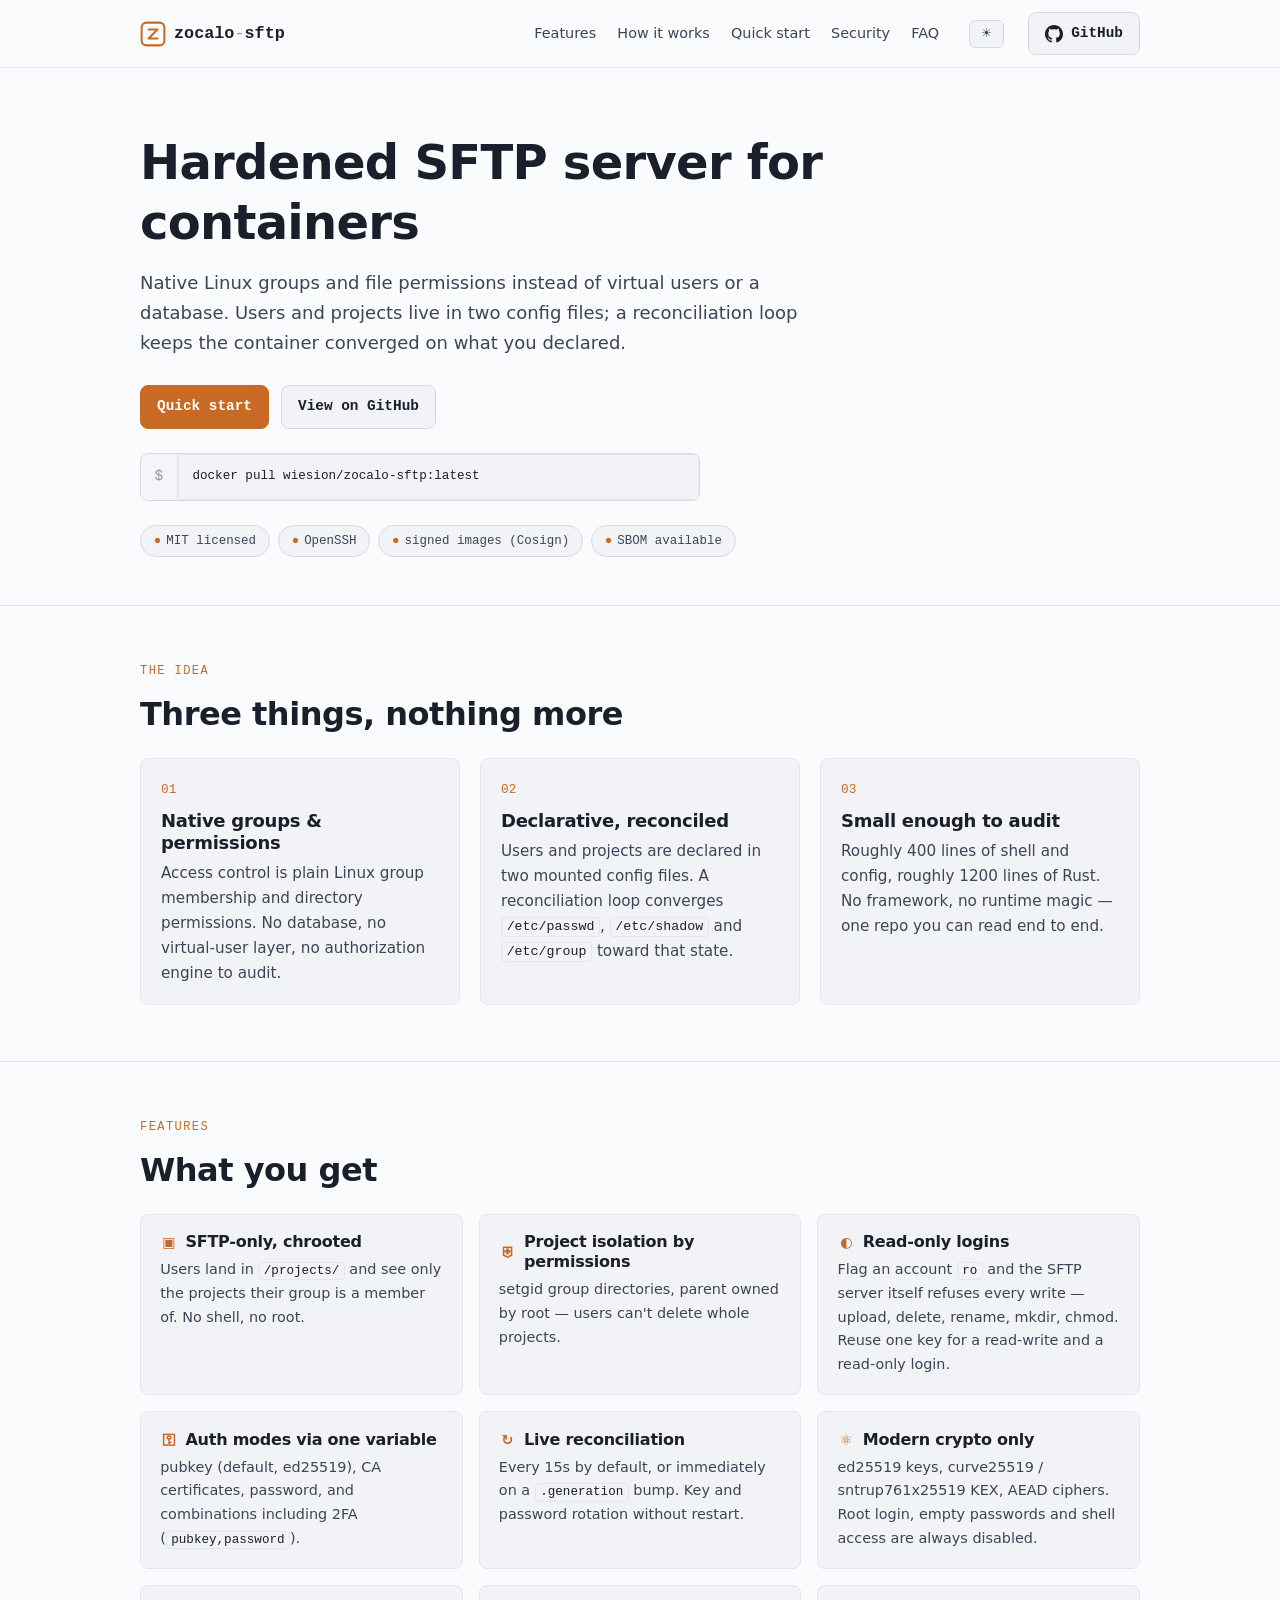
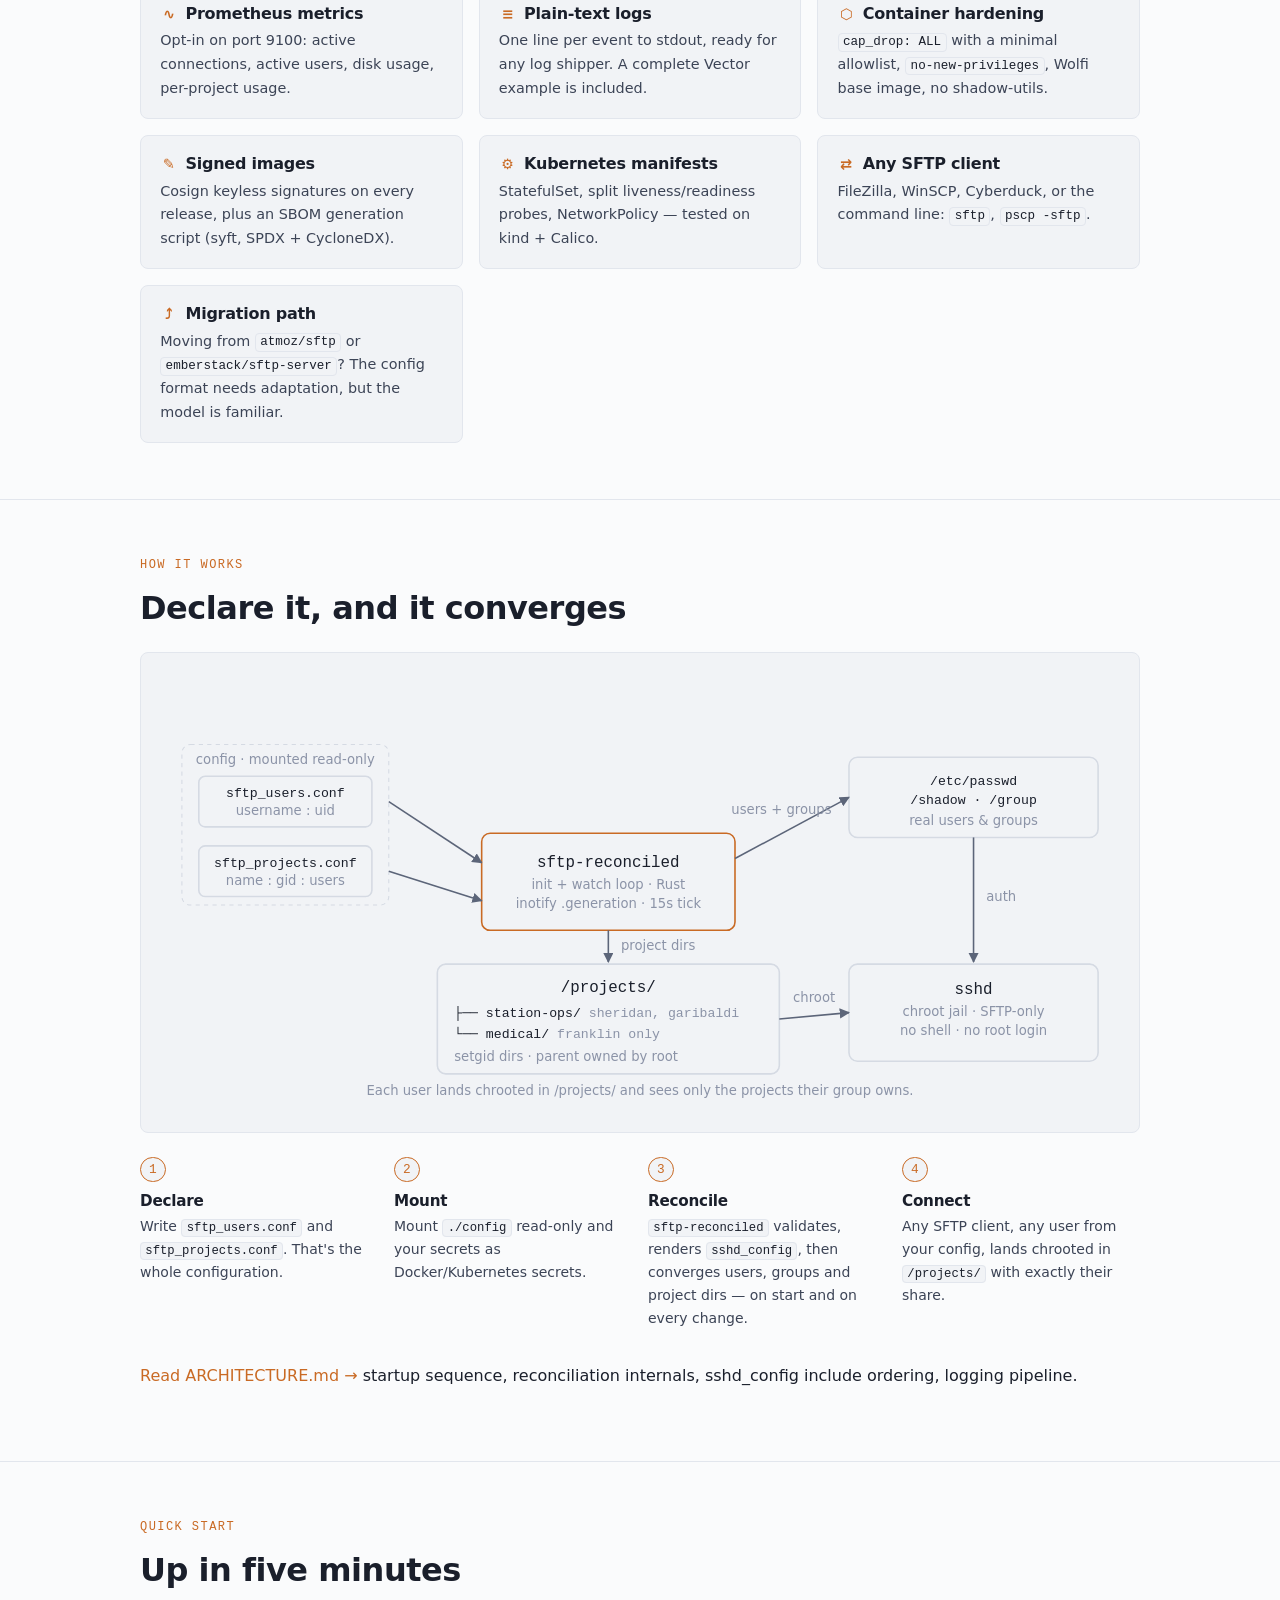
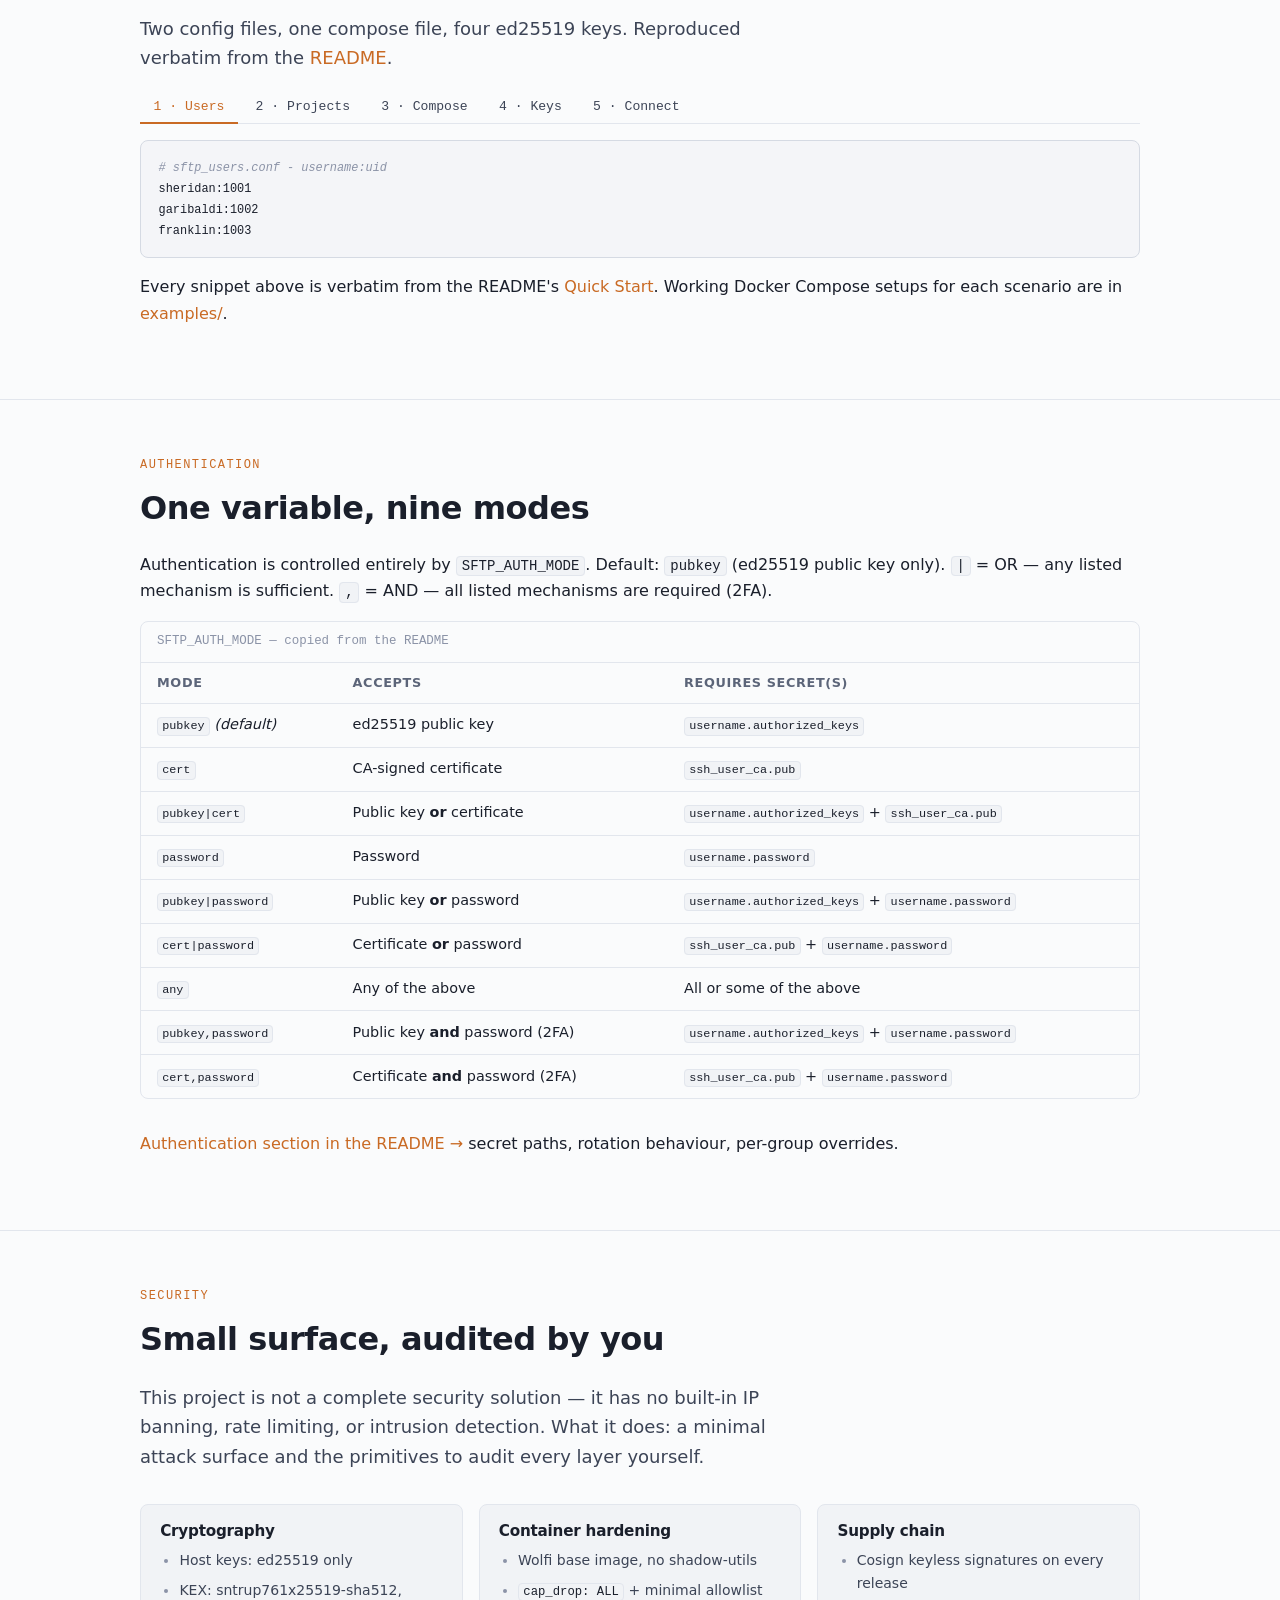
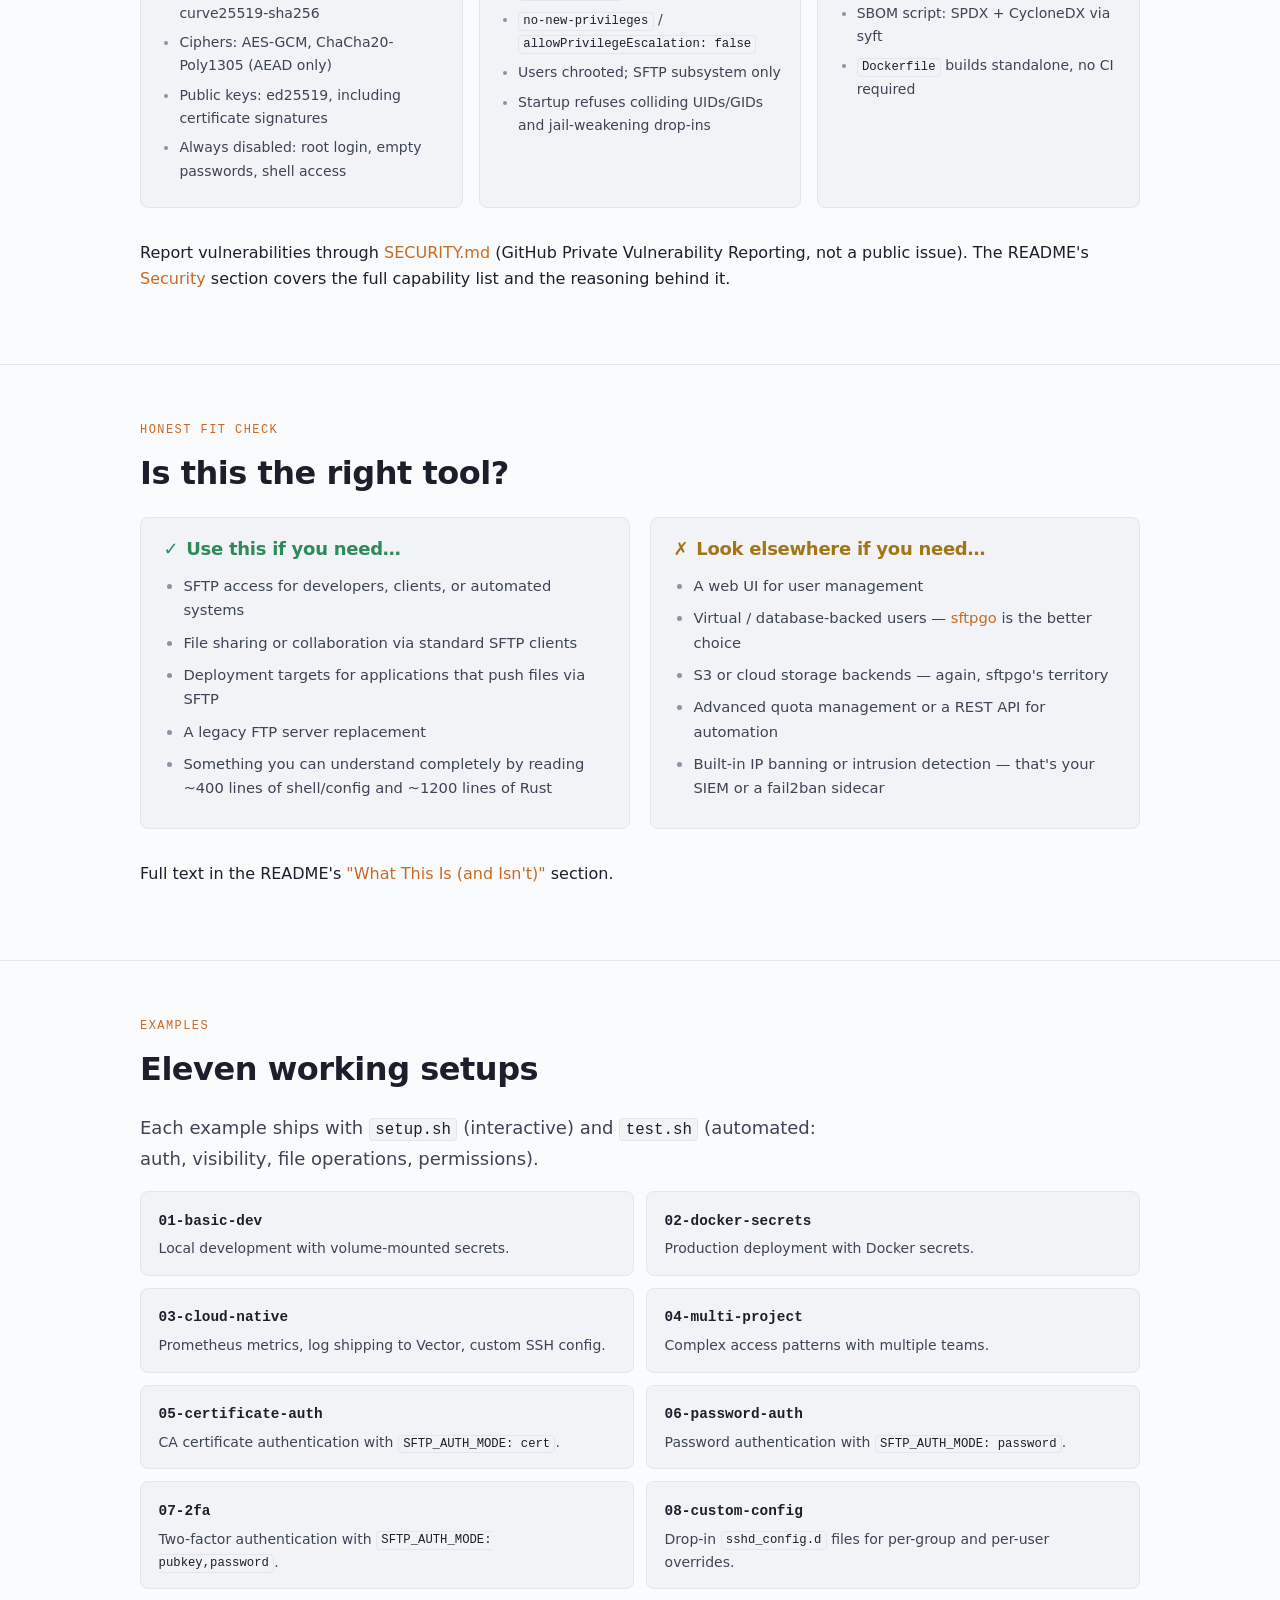
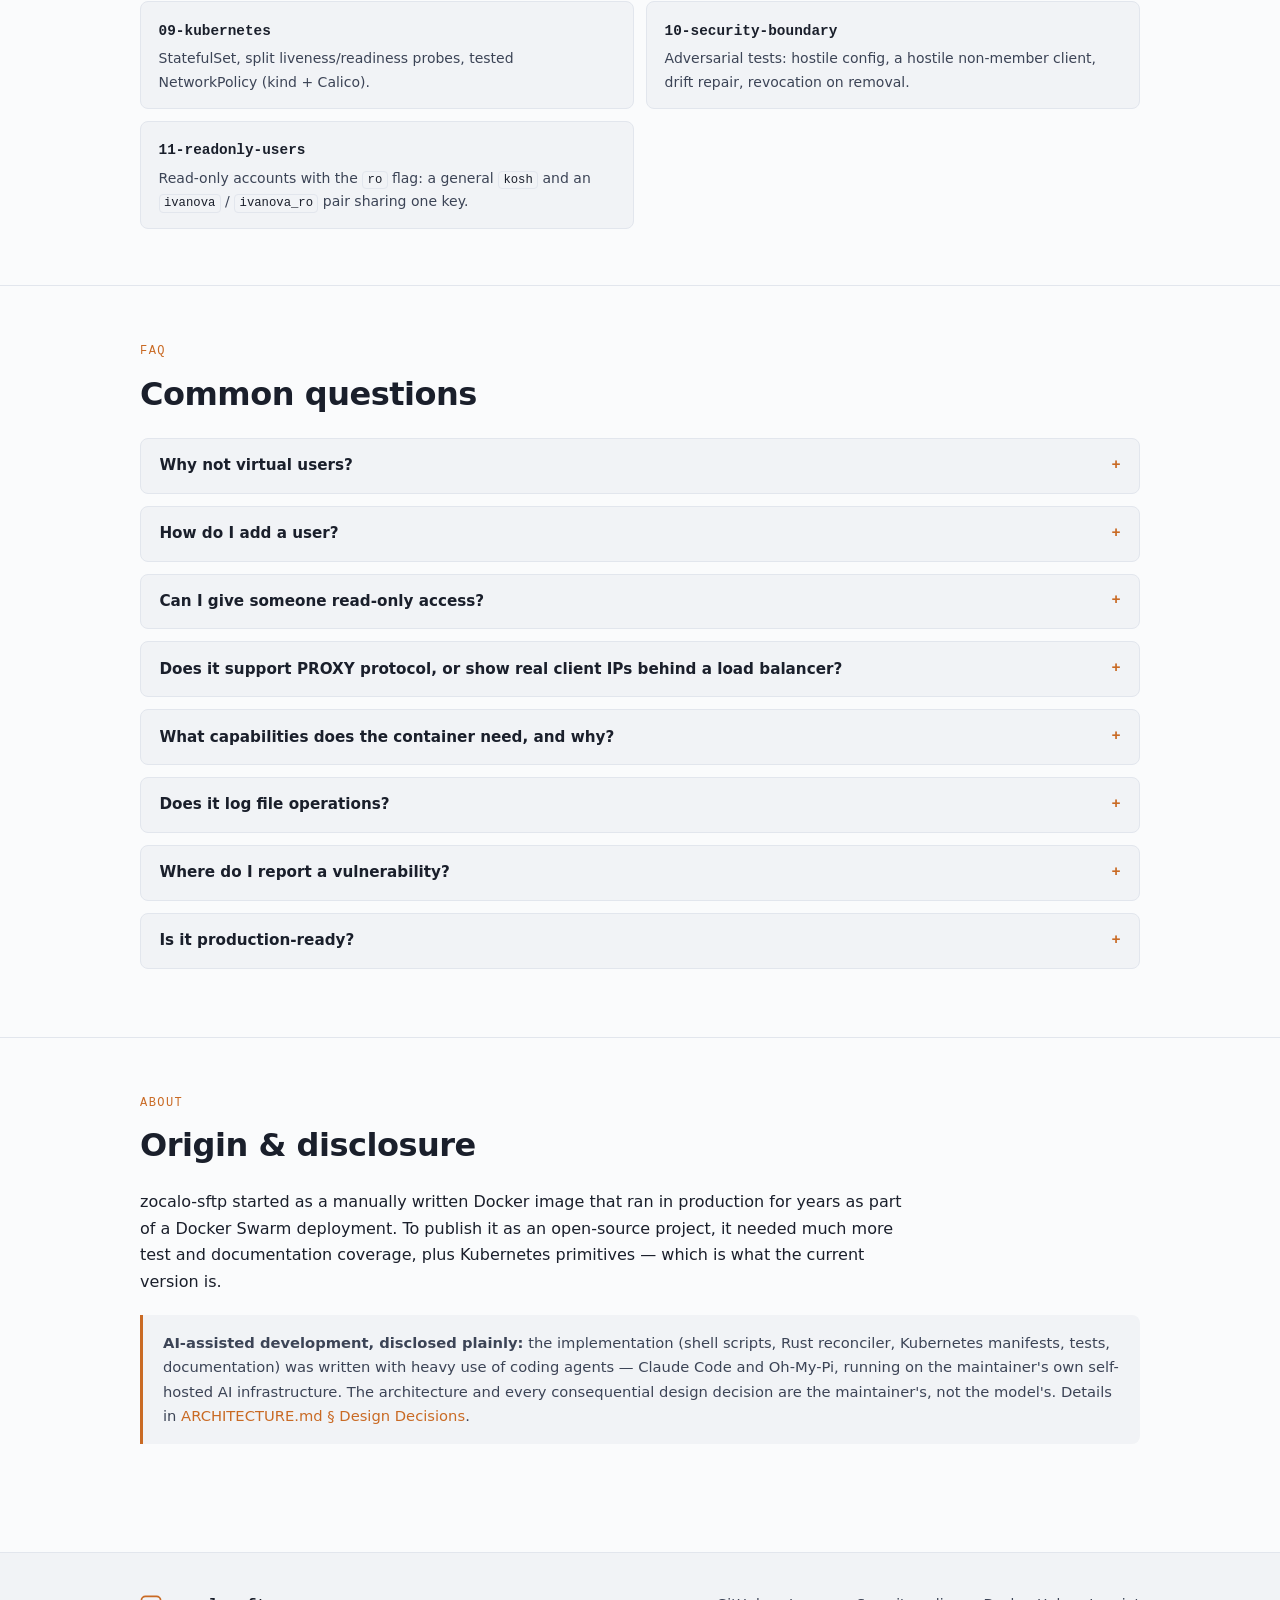
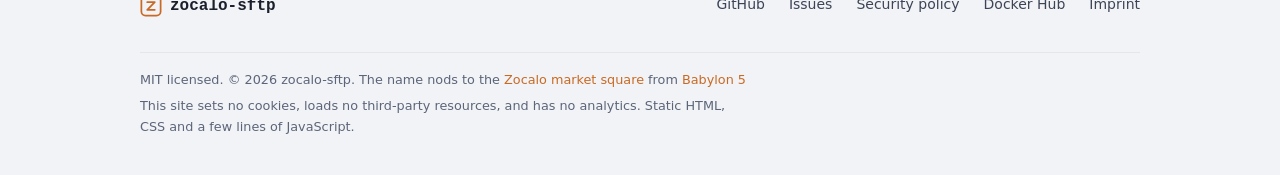
==== commit fd5a9367: "docs: add read-only users to the site Co-Authored-By: Claude Sonnet 5.5 <noreply@anthropic.com>" ====
--- a/index.html
+++ b/index.html
@@ -145,6 +145,10 @@
             <p>setgid group directories, parent owned by root — users can't delete whole projects.</p>
           </div>
           <div class="feat">
+            <h3><span class="icon" aria-hidden="true">◐</span>Read-only logins</h3>
+            <p>Flag an account <code>ro</code> and the SFTP server itself refuses every write — upload, delete, rename, mkdir, chmod. Reuse one key for a read-write and a read-only login.</p>
+          </div>
+          <div class="feat">
             <h3><span class="icon" aria-hidden="true">⚿</span>Auth modes via one variable</h3>
             <p>pubkey (default, ed25519), CA certificates, password, and combinations including 2FA (<code>pubkey,password</code>).</p>
           </div>
@@ -496,7 +500,7 @@
     <section id="examples" aria-labelledby="ex-h">
       <div class="wrap">
         <span class="section-kicker">Examples</span>
-        <h2 id="ex-h">Ten working setups</h2>
+        <h2 id="ex-h">Eleven working setups</h2>
         <p class="lead">Each example ships with <code>setup.sh</code> (interactive) and <code>test.sh</code> (automated: auth, visibility, file operations, permissions).</p>
         <ul class="examples-list">
           <li>
@@ -538,6 +542,10 @@
           <li>
             <span class="ex-name"><a href="https://github.com/wiesion/zocalo-sftp/tree/main/examples/10-security-boundary" rel="noopener" target="_blank">10-security-boundary</a></span>
             <p class="ex-desc">Adversarial tests: hostile config, a hostile non-member client, drift repair, revocation on removal.</p>
+          </li>
+          <li>
+            <span class="ex-name"><a href="https://github.com/wiesion/zocalo-sftp/tree/main/examples/11-readonly-users" rel="noopener" target="_blank">11-readonly-users</a></span>
+            <p class="ex-desc">Read-only accounts with the <code>ro</code> flag: a general <code>kosh</code> and an <code>ivanova</code> / <code>ivanova_ro</code> pair sharing one key.</p>
           </li>
         </ul>
       </div>
@@ -565,6 +573,21 @@
 <pre><code>printf '%s\n' "$(($(cat config/.generation) + 1))" > config/.generation</code></pre>
               </div>
               <p>Without the bump, the reconcile loop picks it up within <code>SFTP_RECONCILE_INTERVAL</code> seconds (default 15). See <a href="https://github.com/wiesion/zocalo-sftp/blob/main/README.md#runtime-reconciliation" rel="noopener" target="_blank">Runtime Reconciliation</a>.</p>
+            </div>
+          </details>
+          <details>
+            <summary>Can I give someone read-only access?</summary>
+            <div class="faq-body">
+              <p>Yes. Append <code>:ro</code> to the user in <code>sftp_users.conf</code>. The SFTP server then refuses every request that modifies anything (upload, overwrite, delete, rename, mkdir, symlink, chmod), whatever the file permissions say. Read-only belongs to the <em>account</em>, so it applies to every project that account is a member of. That gives you a general read-only account such as <code>kosh</code>, and, for someone who normally has write access, a second login that reuses their credentials:</p>
+              <div class="codeblock">
+                <div class="cb-label"><span class="fname">config/sftp_users.conf</span></div>
+                <button type="button" class="copy-btn" aria-label="Copy read-only users example" data-copy-sibling>copy</button>
+<pre><code><span class="tk-com"># username:uid[:flags]  (flags: disabled, ro)</span>
+ivanova:1001
+ivanova_ro:1002:ro
+kosh:1003:ro</code></pre>
+              </div>
+              <p>Publish ivanova's public key under both names (<code>ivanova.authorized_keys</code> and <code>ivanova_ro.authorized_keys</code>) and she chooses the mode by the username she logs in with. Changes apply to the account's next session within <code>SFTP_RECONCILE_INTERVAL</code> seconds. See <a href="https://github.com/wiesion/zocalo-sftp/blob/main/README.md#read-only-users" rel="noopener" target="_blank">Read-only users</a>.</p>
             </div>
           </details>
           <details>
